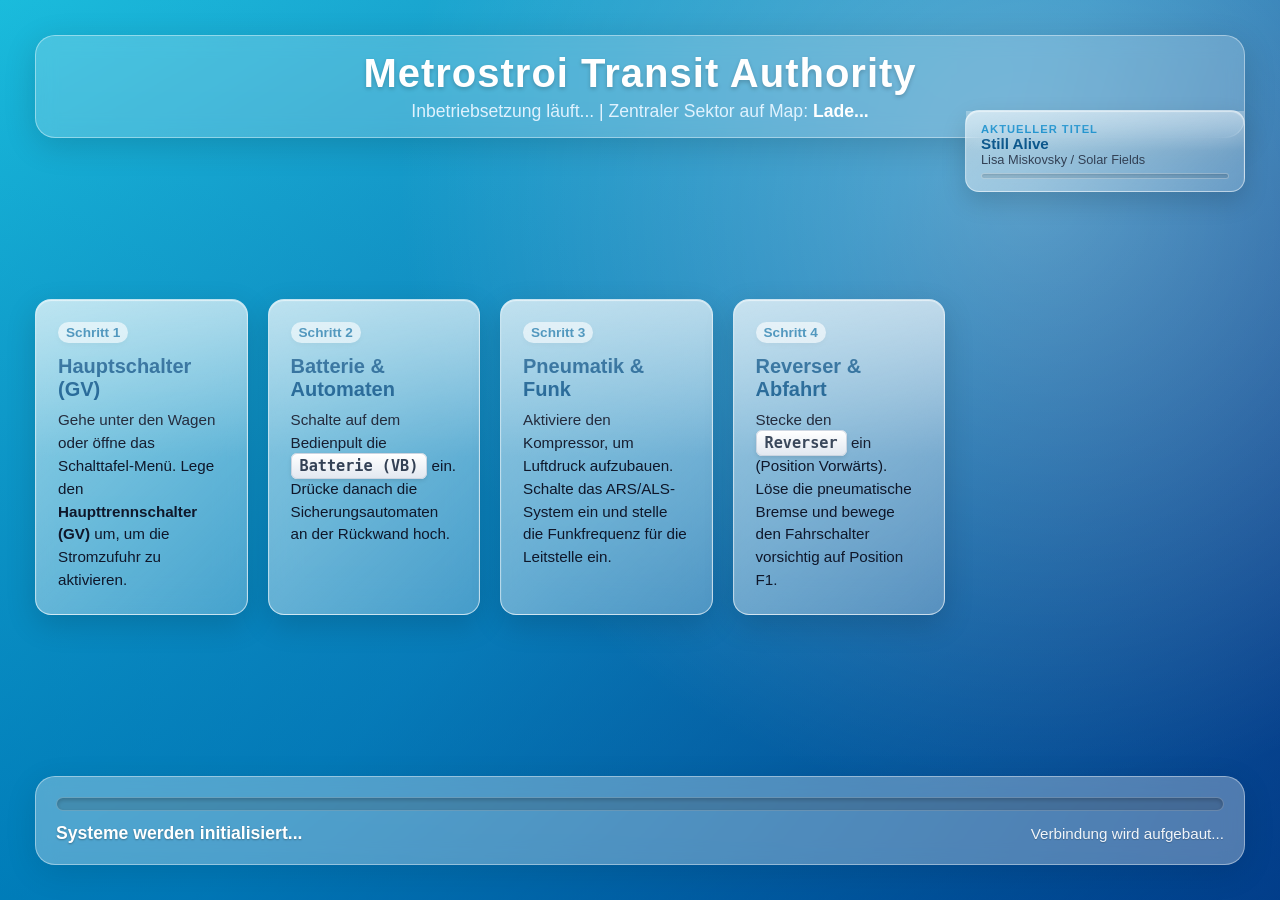
==== index.html @ 5114101b "Update index.html" ====
<!DOCTYPE html>
<html lang="de">
<head>
    <meta charset="UTF-8">
    <title>Metrostroi Transit Authority - Aero Edition</title>
    <style>
        * { box-sizing: border-box; margin: 0; padding: 0; }
        
        body {
            /* Typischer Frutiger Aero Hintergrund: Heller, optimistischer Farbverlauf */
            background: linear-gradient(135deg, #00b4d8 0%, #0077b6 50%, #03045e 100%);
            color: #0f172a;
            font-family: 'Segoe UI', -apple-system, BlinkMacSystemFont, Roboto, sans-serif;
            overflow: hidden;
            height: 100vh;
            display: flex;
            flex-direction: column;
            justify-content: space-between;
            padding: 35px;
        }

        /* Hintergrund-Overlay für den typischen "Aurora/Waves"-Look oder ein glänzendes Renderbild */
        .background-overlay {
            position: absolute;
            top: 0; left: 0; width: 100%; height: 100%;
            background: radial-gradient(circle at 80% 20%, rgba(255, 255, 255, 0.3) 0%, transparent 50%),
                        linear-gradient(0deg, rgba(0, 119, 182, 0.5), rgba(255, 255, 255, 0.1));
            z-index: -1;
        }

        /* Der Header im sauberen Corporate-Look von 2008 */
        .header { 
            text-align: center; 
            background: rgba(255, 255, 255, 0.2);
            backdrop-filter: blur(10px);
            -webkit-backdrop-filter: blur(10px);
            border: 1px solid rgba(255, 255, 255, 0.4);
            border-radius: 20px;
            padding: 15px;
            box-shadow: 0 8px 32px 0 rgba(0, 0, 0, 0.15);
            position: relative;
        }
        .header h1 { 
            font-size: 2.5rem; 
            color: #ffffff; 
            text-shadow: 0 2px 4px rgba(0,0,0,0.2);
            font-weight: 600;
            letter-spacing: 1px;
        }
        .header p { font-size: 1.1rem; color: #e0f2fe; margin-top: 5px; }

        /* NEU: Das Musik-Notification-Gadget im Windows Media Player Stil */
        .music-gadget {
            position: absolute;
            top: 110px;
            right: 35px;
            width: 280px;
            background: linear-gradient(135deg, rgba(255, 255, 255, 0.5) 0%, rgba(255, 255, 255, 0.2) 100%);
            backdrop-filter: blur(15px);
            -webkit-backdrop-filter: blur(15px);
            border: 1px solid rgba(255, 255, 255, 0.5);
            border-radius: 14px;
            padding: 12px 15px;
            box-shadow: 0 10px 25px rgba(0,0,0,0.15), inset 0 1px 1px rgba(255,255,255,0.5);
            display: flex;
            flex-direction: column;
            gap: 6px;
            z-index: 10;
        }
        .music-gadget::before {
            content: '';
            position: absolute;
            top: 0; left: 0; right: 0; height: 50%;
            background: linear-gradient(to bottom, rgba(255,255,255,0.3) 0%, rgba(255,255,255,0) 100%);
            pointer-events: none;
        }
        .music-info { display: flex; flex-direction: column; }
        .music-label { font-size: 0.7rem; text-transform: uppercase; letter-spacing: 1px; color: #0284c7; font-weight: bold; }
        .music-title { font-size: 0.95rem; font-weight: 600; color: #014f86; white-space: nowrap; overflow: hidden; text-overflow: ellipsis; }
        .music-artist { font-size: 0.8rem; color: #334155; }
        
        /* Kleiner blauer Fortschrittsbalken für den Song */
        .music-progress-container {
            width: 100%;
            background: rgba(0, 0, 0, 0.1);
            height: 6px;
            border-radius: 3px;
            overflow: hidden;
            box-shadow: inset 0 1px 2px rgba(0,0,0,0.1);
            border: 1px solid rgba(255,255,255,0.3);
        }
        .music-progress-bar {
            height: 100%;
            width: 0%;
            background: linear-gradient(to bottom, #38bdf8 0%, #0284c7 100%);
            border-radius: 3px;
            transition: width 0.1s linear;
        }

        /* Das Guide-System im Windows Aero Glass Design */
        .guide-container {
            display: flex;
            justify-content: space-between;
            gap: 20px;
            margin: auto 0;
            width: 100%;
            padding-right: 300px; /* Platzhalter, damit die Kacheln nicht hinter dem Musik-Gadget liegen */
        }

        @media (max-width: 1200px) {
            .guide-container { padding-right: 0; margin-top: 140px; } /* Fallback für kleinere Bildschirme */
        }

        .step-card {
            background: linear-gradient(135deg, rgba(255, 255, 255, 0.55) 0%, rgba(255, 255, 255, 0.25) 100%);
            backdrop-filter: blur(15px);
            -webkit-backdrop-filter: blur(15px);
            border: 1px solid rgba(255, 255, 255, 0.6);
            border-radius: 16px;
            flex: 1;
            padding: 22px;
            box-shadow: 0 10px 30px 0 rgba(0, 0, 0, 0.15), inset 0 1px 1px rgba(255, 255, 255, 0.6);
            position: relative;
            overflow: hidden;
        }
        .step-card::before {
            content: '';
            position: absolute;
            top: 0; left: 0; right: 0; height: 50%;
            background: linear-gradient(to bottom, rgba(255,255,255,0.4) 0%, rgba(255,255,255,0) 100%);
            pointer-events: none;
        }

        .step-num {
            font-size: 0.85rem;
            font-weight: bold;
            color: #0369a1;
            background: rgba(255, 255, 255, 0.6);
            padding: 3px 8px;
            border-radius: 20px;
            display: inline-block;
            margin-bottom: 12px;
            box-shadow: 0 2px 5px rgba(0,0,0,0.05);
        }

        .step-card h3 { font-size: 1.25rem; color: #014f86; margin-bottom: 8px; font-weight: 600; }
        .step-card p { font-size: 0.95rem; color: #0f172a; line-height: 1.5; font-weight: 500; }
        
        .key-badge {
            background: linear-gradient(to bottom, #ffffff 0%, #e2e8f0 100%);
            color: #334155;
            padding: 3px 8px;
            border-radius: 6px;
            font-family: monospace;
            font-weight: bold;
            box-shadow: 0 2px 4px rgba(0,0,0,0.1), inset 0 1px 0 #fff;
            border: 1px solid #cbd5e1;
        }

        /* Ladebalken & Footer im Hochglanz-Look */
        .footer {
            background: rgba(255, 255, 255, 0.3);
            backdrop-filter: blur(10px);
            -webkit-backdrop-filter: blur(10px);
            border: 1px solid rgba(255, 255, 255, 0.4);
            padding: 20px;
            border-radius: 20px;
            box-shadow: 0 8px 32px 0 rgba(0, 0, 0, 0.1);
        }

        .progress-container {
            width: 100%;
            background: rgba(0, 0, 0, 0.15);
            height: 14px;
            border-radius: 7px;
            margin-bottom: 12px;
            overflow: hidden;
            box-shadow: inset 0 2px 4px rgba(0,0,0,0.2);
            border: 1px solid rgba(255,255,255,0.2);
        }

        .progress-bar {
            height: 100%;
            width: 0%;
            background: linear-gradient(to bottom, #52b788 0%, #74c69d 30%, #2d6a4f 100%);
            box-shadow: 0 0 10px rgba(116, 198, 157, 0.8);
            border-radius: 7px;
            transition: width 0.4s ease;
            position: relative;
        }
        .progress-bar::after {
            content: '';
            position: absolute;
            top: 0; left: 0; bottom: 0; right: 0;
            background: linear-gradient(90deg, rgba(255,255,255,0) 0%, rgba(255,255,255,0.4) 50%, rgba(255,255,255,0) 100%);
            animation: move-gloss 2s infinite linear;
        }

        @keyframes move-gloss {
            0% { transform: translateX(-100%); }
            100% { transform: translateX(100%); }
        }

        .status-layout {
            display: flex;
            justify-content: space-between;
            align-items: center;
        }

        #status-text { font-size: 1.1rem; font-weight: 600; color: #ffffff; text-shadow: 0 1px 2px rgba(0,0,0,0.3); }
        #current-file { font-size: 0.95rem; color: #f1f5f9; font-weight: 500; text-shadow: 0 1px 1px rgba(0,0,0,0.2); }
    </style>
</head>
<body>

    <div class="background-overlay"></div>

    <div class="header">
        <h1>Metrostroi Transit Authority</h1>
        <p>Inbetriebsetzung läuft... | Zentraler Sektor auf Map: <span id="map-name" style="color: #ffffff; font-weight: bold;">Lade...</span></p>
    </div>

    <div class="music-gadget">
        <div class="music-info">
            <span class="music-label">Aktueller Titel</span>
            <span class="music-title" id="track-title">Warte...</span>
            <span class="music-artist" id="track-artist">Solar Fields</span>
        </div>
        <div class="music-progress-container">
            <div class="music-progress-bar" id="track-progress"></div>
        </div>
    </div>

    <div class="guide-container">
        
        <div class="step-card">
            <div class="step-num">Schritt 1</div>
            <h3>Hauptschalter (GV)</h3>
            <p>Gehe unter den Wagen oder öffne das Schalttafel-Menü. Lege den <strong>Haupttrennschalter (GV)</strong> um, um die Stromzufuhr zu aktivieren.</p>
        </div>

        <div class="step-card">
            <div class="step-num">Schritt 2</div>
            <h3>Batterie & Automaten</h3>
            <p>Schalte auf dem Bedienpult die <span class="key-badge">Batterie (VB)</span> ein. Drücke danach die Sicherungsautomaten an der Rückwand hoch.</p>
        </div>

        <div class="step-card">
            <div class="step-num">Schritt 3</div>
            <h3>Pneumatik & Funk</h3>
            <p>Aktiviere den Kompressor, um Luftdruck aufzubauen. Schalte das ARS/ALS-System ein und stelle die Funkfrequenz für die Leitstelle ein.</p>
        </div>

        <div class="step-card">
            <div class="step-num">Schritt 4</div>
            <h3>Reverser & Abfahrt</h3>
            <p>Stecke den <span class="key-badge">Reverser</span> ein (Position Vorwärts). Löse die pneumatische Bremse und bewege den Fahrschalter vorsichtig auf Position F1.</p>
        </div>

    </div>

    <div class="footer">
        <div class="progress-container">
            <div class="progress-bar" id="load-progress"></div>
        </div>
        <div class="status-layout">
            <div id="status-text">Systeme werden initialisiert...</div>
            <div id="current-file">Verbindung wird aufgebaut...</div>
        </div>
    </div>

    <audio id="loading-music"></audio>

    <script>
    // 1. URL Parameter auslesen (Mapname)
    const urlParams = new URLSearchParams(window.location.search);
    const mapName = urlParams.get('mapname');
    if (mapName) document.getElementById('map-name').innerText = mapName;

    // 2. MUSIK-LOGIK FÜR GITHUB PAGES (Jetzt als Objekte organisiert)
    const playlist = [
        { path: "music/kate.mp3", title: "Kate", artist: "Solar Fields" },
        { path: "music/still-alive.mp3", title: "Still Alive", artist: "Lisa Miskovsky / Solar Fields" },
        { path: "music/heat.mp3", title: "Heat", artist: "Solar Fields" },
        { path: "music/menu-theme.mp3", title: "Menu Theme", artist: "Solar Fields" }
    ];

    const audio = document.getElementById("loading-music");
    let lastTrackIndex = -1;

    function playRandomSong() {
        if (playlist.length === 0) return;

        let newIndex = lastTrackIndex;

        if (playlist.length > 1) {
            while (newIndex === lastTrackIndex) {
                newIndex = Math.floor(Math.random() * playlist.length);
            }
        } else {
            newIndex = 0;
        }

        lastTrackIndex = newIndex;
        const currentSong = playlist[newIndex];

        // Songdaten in den Player laden
        audio.src = currentSong.path;
        audio.volume = 0.15; 
        
        // Widget-Inhalte mit den echten Metadaten füllen
        document.getElementById("track-title").innerText = currentSong.title;
        document.getElementById("track-artist").innerText = currentSong.artist;
        document.getElementById("track-progress").style.width = "0%"; // Reset Fortschritt

        audio.play().catch(error => {
            console.log("Autoplay-Hinweis: Wird im Gmod-Client automatisch geregelt.", error);
        });
    }

    // NEU: Live-Fortschritt des aktuellen Songs berechnen und anzeigen
    audio.addEventListener('timeupdate', function() {
        if (audio.duration) {
            let percentage = (audio.currentTime / audio.duration) * 100;
            document.getElementById("track-progress").style.width = percentage + "%";
        }
    });

    audio.addEventListener('ended', function() {
        playRandomSong();
    });

    playRandomSong();


    // 3. Gmod Live-Statistiken & Ladebalken
    let totalFiles = 0;
    let neededFiles = 0;

    function SetStatusChanged(status) {
        document.getElementById("status-text").innerText = status;
    }

    function SetFilesTotal(total) {
        totalFiles = total;
    }

    function SetFilesNeeded(needed) {
        neededFiles = needed;
        if (totalFiles > 0) {
            let downloaded = totalFiles - neededFiles;
            let percentage = (downloaded / totalFiles) * 100;
            document.getElementById("load-progress").style.width = percentage + "%";
        }
    }

    function DownloadingFile(fileName) {
        document.getElementById("current-file").innerText = "Abgleich: " + fileName;
    }
</script>
</body>
</html>
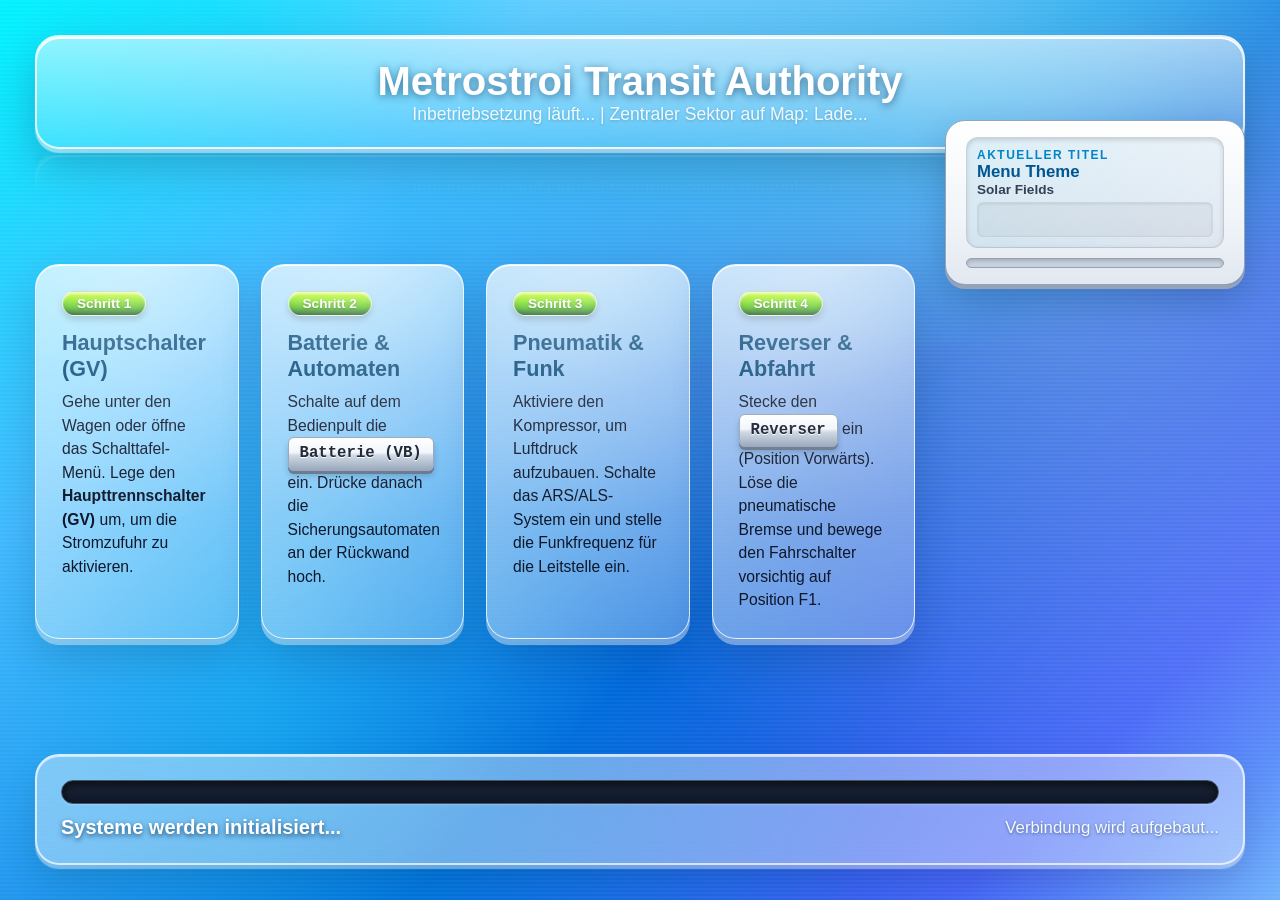
==== commit 043c6297: "Add files via upload" ====
--- a/index.html
+++ b/index.html
@@ -2,222 +2,20 @@
 <html lang="de">
 <head>
     <meta charset="UTF-8">
-    <title>Metrostroi Transit Authority - Aero Edition</title>
-    <style>
-        * { box-sizing: border-box; margin: 0; padding: 0; }
-        
-        body {
-            /* Typischer Frutiger Aero Hintergrund: Heller, optimistischer Farbverlauf */
-            background: linear-gradient(135deg, #00b4d8 0%, #0077b6 50%, #03045e 100%);
-            color: #0f172a;
-            font-family: 'Segoe UI', -apple-system, BlinkMacSystemFont, Roboto, sans-serif;
-            overflow: hidden;
-            height: 100vh;
-            display: flex;
-            flex-direction: column;
-            justify-content: space-between;
-            padding: 35px;
-        }
-
-        /* Hintergrund-Overlay für den typischen "Aurora/Waves"-Look oder ein glänzendes Renderbild */
-        .background-overlay {
-            position: absolute;
-            top: 0; left: 0; width: 100%; height: 100%;
-            background: radial-gradient(circle at 80% 20%, rgba(255, 255, 255, 0.3) 0%, transparent 50%),
-                        linear-gradient(0deg, rgba(0, 119, 182, 0.5), rgba(255, 255, 255, 0.1));
-            z-index: -1;
-        }
-
-        /* Der Header im sauberen Corporate-Look von 2008 */
-        .header { 
-            text-align: center; 
-            background: rgba(255, 255, 255, 0.2);
-            backdrop-filter: blur(10px);
-            -webkit-backdrop-filter: blur(10px);
-            border: 1px solid rgba(255, 255, 255, 0.4);
-            border-radius: 20px;
-            padding: 15px;
-            box-shadow: 0 8px 32px 0 rgba(0, 0, 0, 0.15);
-            position: relative;
-        }
-        .header h1 { 
-            font-size: 2.5rem; 
-            color: #ffffff; 
-            text-shadow: 0 2px 4px rgba(0,0,0,0.2);
-            font-weight: 600;
-            letter-spacing: 1px;
-        }
-        .header p { font-size: 1.1rem; color: #e0f2fe; margin-top: 5px; }
-
-        /* NEU: Das Musik-Notification-Gadget im Windows Media Player Stil */
-        .music-gadget {
-            position: absolute;
-            top: 110px;
-            right: 35px;
-            width: 280px;
-            background: linear-gradient(135deg, rgba(255, 255, 255, 0.5) 0%, rgba(255, 255, 255, 0.2) 100%);
-            backdrop-filter: blur(15px);
-            -webkit-backdrop-filter: blur(15px);
-            border: 1px solid rgba(255, 255, 255, 0.5);
-            border-radius: 14px;
-            padding: 12px 15px;
-            box-shadow: 0 10px 25px rgba(0,0,0,0.15), inset 0 1px 1px rgba(255,255,255,0.5);
-            display: flex;
-            flex-direction: column;
-            gap: 6px;
-            z-index: 10;
-        }
-        .music-gadget::before {
-            content: '';
-            position: absolute;
-            top: 0; left: 0; right: 0; height: 50%;
-            background: linear-gradient(to bottom, rgba(255,255,255,0.3) 0%, rgba(255,255,255,0) 100%);
-            pointer-events: none;
-        }
-        .music-info { display: flex; flex-direction: column; }
-        .music-label { font-size: 0.7rem; text-transform: uppercase; letter-spacing: 1px; color: #0284c7; font-weight: bold; }
-        .music-title { font-size: 0.95rem; font-weight: 600; color: #014f86; white-space: nowrap; overflow: hidden; text-overflow: ellipsis; }
-        .music-artist { font-size: 0.8rem; color: #334155; }
-        
-        /* Kleiner blauer Fortschrittsbalken für den Song */
-        .music-progress-container {
-            width: 100%;
-            background: rgba(0, 0, 0, 0.1);
-            height: 6px;
-            border-radius: 3px;
-            overflow: hidden;
-            box-shadow: inset 0 1px 2px rgba(0,0,0,0.1);
-            border: 1px solid rgba(255,255,255,0.3);
-        }
-        .music-progress-bar {
-            height: 100%;
-            width: 0%;
-            background: linear-gradient(to bottom, #38bdf8 0%, #0284c7 100%);
-            border-radius: 3px;
-            transition: width 0.1s linear;
-        }
-
-        /* Das Guide-System im Windows Aero Glass Design */
-        .guide-container {
-            display: flex;
-            justify-content: space-between;
-            gap: 20px;
-            margin: auto 0;
-            width: 100%;
-            padding-right: 300px; /* Platzhalter, damit die Kacheln nicht hinter dem Musik-Gadget liegen */
-        }
-
-        @media (max-width: 1200px) {
-            .guide-container { padding-right: 0; margin-top: 140px; } /* Fallback für kleinere Bildschirme */
-        }
-
-        .step-card {
-            background: linear-gradient(135deg, rgba(255, 255, 255, 0.55) 0%, rgba(255, 255, 255, 0.25) 100%);
-            backdrop-filter: blur(15px);
-            -webkit-backdrop-filter: blur(15px);
-            border: 1px solid rgba(255, 255, 255, 0.6);
-            border-radius: 16px;
-            flex: 1;
-            padding: 22px;
-            box-shadow: 0 10px 30px 0 rgba(0, 0, 0, 0.15), inset 0 1px 1px rgba(255, 255, 255, 0.6);
-            position: relative;
-            overflow: hidden;
-        }
-        .step-card::before {
-            content: '';
-            position: absolute;
-            top: 0; left: 0; right: 0; height: 50%;
-            background: linear-gradient(to bottom, rgba(255,255,255,0.4) 0%, rgba(255,255,255,0) 100%);
-            pointer-events: none;
-        }
-
-        .step-num {
-            font-size: 0.85rem;
-            font-weight: bold;
-            color: #0369a1;
-            background: rgba(255, 255, 255, 0.6);
-            padding: 3px 8px;
-            border-radius: 20px;
-            display: inline-block;
-            margin-bottom: 12px;
-            box-shadow: 0 2px 5px rgba(0,0,0,0.05);
-        }
-
-        .step-card h3 { font-size: 1.25rem; color: #014f86; margin-bottom: 8px; font-weight: 600; }
-        .step-card p { font-size: 0.95rem; color: #0f172a; line-height: 1.5; font-weight: 500; }
-        
-        .key-badge {
-            background: linear-gradient(to bottom, #ffffff 0%, #e2e8f0 100%);
-            color: #334155;
-            padding: 3px 8px;
-            border-radius: 6px;
-            font-family: monospace;
-            font-weight: bold;
-            box-shadow: 0 2px 4px rgba(0,0,0,0.1), inset 0 1px 0 #fff;
-            border: 1px solid #cbd5e1;
-        }
-
-        /* Ladebalken & Footer im Hochglanz-Look */
-        .footer {
-            background: rgba(255, 255, 255, 0.3);
-            backdrop-filter: blur(10px);
-            -webkit-backdrop-filter: blur(10px);
-            border: 1px solid rgba(255, 255, 255, 0.4);
-            padding: 20px;
-            border-radius: 20px;
-            box-shadow: 0 8px 32px 0 rgba(0, 0, 0, 0.1);
-        }
-
-        .progress-container {
-            width: 100%;
-            background: rgba(0, 0, 0, 0.15);
-            height: 14px;
-            border-radius: 7px;
-            margin-bottom: 12px;
-            overflow: hidden;
-            box-shadow: inset 0 2px 4px rgba(0,0,0,0.2);
-            border: 1px solid rgba(255,255,255,0.2);
-        }
-
-        .progress-bar {
-            height: 100%;
-            width: 0%;
-            background: linear-gradient(to bottom, #52b788 0%, #74c69d 30%, #2d6a4f 100%);
-            box-shadow: 0 0 10px rgba(116, 198, 157, 0.8);
-            border-radius: 7px;
-            transition: width 0.4s ease;
-            position: relative;
-        }
-        .progress-bar::after {
-            content: '';
-            position: absolute;
-            top: 0; left: 0; bottom: 0; right: 0;
-            background: linear-gradient(90deg, rgba(255,255,255,0) 0%, rgba(255,255,255,0.4) 50%, rgba(255,255,255,0) 100%);
-            animation: move-gloss 2s infinite linear;
-        }
-
-        @keyframes move-gloss {
-            0% { transform: translateX(-100%); }
-            100% { transform: translateX(100%); }
-        }
-
-        .status-layout {
-            display: flex;
-            justify-content: space-between;
-            align-items: center;
-        }
-
-        #status-text { font-size: 1.1rem; font-weight: 600; color: #ffffff; text-shadow: 0 1px 2px rgba(0,0,0,0.3); }
-        #current-file { font-size: 0.95rem; color: #f1f5f9; font-weight: 500; text-shadow: 0 1px 1px rgba(0,0,0,0.2); }
-    </style>
+    <title>Metrostroi Transit Authority - Aero Audio-Reactive</title>
+    <link rel="icon" href="data:;base64,iVBORw0KGgo=">
+    <link rel="stylesheet" href="style.css">
 </head>
 <body>
 
     <div class="background-overlay"></div>
+    <div class="aurora-wave"></div>
+    <div class="bubble-orb orb1"></div>
+    <div class="bubble-orb orb2"></div>
 
     <div class="header">
         <h1>Metrostroi Transit Authority</h1>
-        <p>Inbetriebsetzung läuft... | Zentraler Sektor auf Map: <span id="map-name" style="color: #ffffff; font-weight: bold;">Lade...</span></p>
+        <p>Inbetriebsetzung läuft... | Zentraler Sektor auf Map: <span id="map-name">Lade...</span></p>
     </div>
 
     <div class="music-gadget">
@@ -225,6 +23,8 @@
             <span class="music-label">Aktueller Titel</span>
             <span class="music-title" id="track-title">Warte...</span>
             <span class="music-artist" id="track-artist">Solar Fields</span>
+            
+            <canvas id="vis-canvas" width="250" height="40"></canvas>
         </div>
         <div class="music-progress-container">
             <div class="music-progress-bar" id="track-progress"></div>
@@ -269,94 +69,157 @@
         </div>
     </div>
 
-    <audio id="loading-music"></audio>
+    <audio id="loading-music" crossorigin="anonymous"></audio>
 
     <script>
-    // 1. URL Parameter auslesen (Mapname)
-    const urlParams = new URLSearchParams(window.location.search);
-    const mapName = urlParams.get('mapname');
-    if (mapName) document.getElementById('map-name').innerText = mapName;
-
-    // 2. MUSIK-LOGIK FÜR GITHUB PAGES (Jetzt als Objekte organisiert)
-    const playlist = [
-        { path: "music/kate.mp3", title: "Kate", artist: "Solar Fields" },
+        const urlParams = new URLSearchParams(window.location.search);
+        const mapName = urlParams.get('mapname');
+        if (mapName) document.getElementById('map-name').innerText = mapName;
+
+        const playlist = [
+           { path: "music/kate.mp3", title: "Kate", artist: "Solar Fields" },
         { path: "music/still-alive.mp3", title: "Still Alive", artist: "Lisa Miskovsky / Solar Fields" },
         { path: "music/heat.mp3", title: "Heat", artist: "Solar Fields" },
         { path: "music/menu-theme.mp3", title: "Menu Theme", artist: "Solar Fields" }
-    ];
-
-    const audio = document.getElementById("loading-music");
-    let lastTrackIndex = -1;
-
-    function playRandomSong() {
-        if (playlist.length === 0) return;
-
-        let newIndex = lastTrackIndex;
-
-        if (playlist.length > 1) {
-            while (newIndex === lastTrackIndex) {
-                newIndex = Math.floor(Math.random() * playlist.length);
-            }
-        } else {
-            newIndex = 0;
-        }
-
-        lastTrackIndex = newIndex;
-        const currentSong = playlist[newIndex];
-
-        // Songdaten in den Player laden
-        audio.src = currentSong.path;
-        audio.volume = 0.15; 
-        
-        // Widget-Inhalte mit den echten Metadaten füllen
-        document.getElementById("track-title").innerText = currentSong.title;
-        document.getElementById("track-artist").innerText = currentSong.artist;
-        document.getElementById("track-progress").style.width = "0%"; // Reset Fortschritt
-
-        audio.play().catch(error => {
-            console.log("Autoplay-Hinweis: Wird im Gmod-Client automatisch geregelt.", error);
+        ];
+
+        const audio = document.getElementById("loading-music");
+        let lastTrackIndex = -1;
+
+        // ----------------------------------------------------
+        // NEU: WEB AUDIO API INTERFACES FÜR DIE REAKTIVITÄT
+        // ----------------------------------------------------
+        let audioCtx, analyser, source, bufferLength, dataArray;
+        let isAudioSetup = false;
+
+        function initAudioReactor() {
+            if (isAudioSetup) return;
+            try {
+                audioCtx = new (window.AudioContext || window.webkitAudioContext)();
+                analyser = audioCtx.createAnalyser();
+                source = audioCtx.createMediaElementSource(audio);
+                
+                source.connect(analyser);
+                analyser.connect(audioCtx.destination);
+                
+                analyser.fftSize = 64; // Kleine FFT = weniger, aber breitere Frequenzbalken
+                bufferLength = analyser.frequencyBinCount;
+                dataArray = new Uint8Array(bufferLength);
+                
+                isAudioSetup = true;
+                renderAudioReaction();
+            } catch(e) {
+                console.log("AudioContext konnte noch nicht gestartet werden.", e);
+            }
+        }
+
+        function playRandomSong() {
+            if (playlist.length === 0) return;
+            let newIndex = lastTrackIndex;
+            if (playlist.length > 1) {
+                while (newIndex === lastTrackIndex) {
+                    newIndex = Math.floor(Math.random() * playlist.length);
+                }
+            } else {
+                newIndex = 0;
+            }
+
+            lastTrackIndex = newIndex;
+            const currentSong = playlist[newIndex];
+
+            audio.src = currentSong.path;
+            audio.volume = 0.15; 
+            
+            document.getElementById("track-title").innerText = currentSong.title;
+            document.getElementById("track-artist").innerText = currentSong.artist;
+            document.getElementById("track-progress").style.width = "0%";
+
+            audio.play().then(() => {
+                initAudioReactor(); // Aktiviert die API, sobald der Song erfolgreich startet
+            }).catch(error => {
+                console.log("Autoplay blockiert. Warte auf Nutzerinteraktion.");
+            });
+        }
+
+        // ----------------------------------------------------
+        // NEU: LIVE RENDER LOOP (Equalizer + CSS-Variablen)
+        // ----------------------------------------------------
+        function renderAudioReaction() {
+            requestAnimationFrame(renderAudioReaction);
+            if (!isAudioSetup) return;
+
+            analyser.getByteFrequencyData(dataArray);
+
+            // 1. Bass berechnen (Durchschnitt der ersten 4 Frequenzbänder)
+            let bass = 0;
+            for(let i = 0; i < 4; i++) { bass += dataArray[i]; }
+            bass = bass / 4; // Wert zwischen 0 und 255
+
+            // Bass als CSS-Variable zwischen 0.0 und 1.0 in den Body einspeisen
+            let normalizedBass = bass / 255;
+            document.body.style.setProperty('--audio-bass', normalizedBass);
+
+            // 2. Den Equalizer auf dem Canvas zeichnen
+            const canvas = document.getElementById("vis-canvas");
+            const ctx = canvas.getContext("2d");
+            ctx.clearRect(0, 0, canvas.width, canvas.height);
+
+            let barWidth = (canvas.width / bufferLength) * 1.4;
+            let barHeight;
+            let x = 0;
+
+            for(let i = 0; i < bufferLength; i++) {
+                barHeight = (dataArray[i] / 255) * canvas.height;
+
+                // Typischer glänzender Cyan-Aero-Verlauf für die Equalizer-Balken
+                let grad = ctx.createLinearGradient(0, canvas.height, 0, canvas.height - barHeight);
+                grad.addColorStop(0, 'rgba(0, 119, 182, 0.8)');
+                grad.addColorStop(0.6, 'rgba(0, 242, 254, 0.9)');
+                grad.addColorStop(1, 'rgba(255, 255, 255, 0.9)');
+
+                ctx.fillStyle = grad;
+                // Zeichnet abgerundete Säulen
+                ctx.fillRect(x, canvas.height - barHeight, barWidth - 3, barHeight);
+
+                x += barWidth;
+            }
+        }
+
+        // Falls der Browser (oder Gmod) beim Laden blockiert, 
+        // wird die API beim ersten Klick des Nutzers auf den Bildschirm scharfgeschaltet.
+        window.addEventListener('click', () => {
+            if(audioCtx && audioCtx.state === 'suspended') {
+                audioCtx.resume();
+            }
+            initAudioReactor();
         });
-    }
-
-    // NEU: Live-Fortschritt des aktuellen Songs berechnen und anzeigen
-    audio.addEventListener('timeupdate', function() {
-        if (audio.duration) {
-            let percentage = (audio.currentTime / audio.duration) * 100;
-            document.getElementById("track-progress").style.width = percentage + "%";
-        }
-    });
-
-    audio.addEventListener('ended', function() {
+
+        audio.addEventListener('timeupdate', function() {
+            if (audio.duration) {
+                let percentage = (audio.currentTime / audio.duration) * 100;
+                document.getElementById("track-progress").style.width = percentage + "%";
+            }
+        });
+
+        audio.addEventListener('ended', function() {
+            playRandomSong();
+        });
+
         playRandomSong();
-    });
-
-    playRandomSong();
-
-
-    // 3. Gmod Live-Statistiken & Ladebalken
-    let totalFiles = 0;
-    let neededFiles = 0;
-
-    function SetStatusChanged(status) {
-        document.getElementById("status-text").innerText = status;
-    }
-
-    function SetFilesTotal(total) {
-        totalFiles = total;
-    }
-
-    function SetFilesNeeded(needed) {
-        neededFiles = needed;
-        if (totalFiles > 0) {
-            let downloaded = totalFiles - neededFiles;
-            let percentage = (downloaded / totalFiles) * 100;
-            document.getElementById("load-progress").style.width = percentage + "%";
-        }
-    }
-
-    function DownloadingFile(fileName) {
-        document.getElementById("current-file").innerText = "Abgleich: " + fileName;
-    }
-</script>
+
+        // Gmod-Statistiken
+        let totalFiles = 0; let neededFiles = 0;
+        function SetStatusChanged(status) { document.getElementById("status-text").innerText = status; }
+        function SetFilesTotal(total) { totalFiles = total; }
+        function SetFilesNeeded(needed) {
+            neededFiles = needed;
+            if (totalFiles > 0) {
+                let downloaded = totalFiles - neededFiles;
+                let percentage = (downloaded / totalFiles) * 100;
+                document.getElementById("load-progress").style.width = percentage + "%";
+            }
+        }
+        function DownloadingFile(fileName) { document.getElementById("current-file").innerText = "Abgleich: " + fileName; }
+    </script>
 </body>
-</html>
+</html>
--- a/style.css
+++ b/style.css
@@ -0,0 +1,288 @@
+/* ==========================================================================
+   FRUTIGER AERO - AUDIO-REACTIVE MATERIAL EDITION (CORE 2008 STYLING)
+   ========================================================================== */
+
+* { box-sizing: border-box; margin: 0; padding: 0; }
+
+body {
+    background: linear-gradient(135deg, #00f2fe 0%, #4facfe 25%, #0052d4 60%, #4364f7 85%, #6fb1fc 100%);
+    color: #0f172a;
+    font-family: 'Segoe UI', Tahoma, Geneva, Verdana, sans-serif;
+    overflow: hidden;
+    height: 100vh;
+    display: flex;
+    flex-direction: column;
+    justify-content: space-between;
+    padding: 35px;
+    position: relative;
+    
+    /* Fallback-Wert, falls kein Audio läuft */
+    --audio-bass: 0;
+}
+
+/* --------------------------------------------------------------------------
+   DYNAMISCHE HINTERGRUND-ELEMENTE (Orbs reagieren auf Musik!)
+   -------------------------------------------------------------------------- */
+.background-overlay {
+    position: absolute;
+    top: 0; left: 0; width: 100%; height: 100%;
+    background: radial-gradient(circle at 80% 20%, rgba(255, 255, 255, 0.4) 0%, transparent 50%),
+                radial-gradient(circle at 20% 80%, rgba(0, 242, 254, 0.35) 0%, transparent 50%),
+                linear-gradient(rgba(255, 255, 255, 0.04) 50%, transparent 50%);
+    background-size: 100% 100%, 100% 100%, 100% 4px;
+    z-index: -3;
+}
+
+.aurora-wave {
+    position: absolute;
+    top: -30%; left: -20%; width: 150%; height: 70%;
+    background: radial-gradient(ellipse at 50% 0%, rgba(255, 255, 255, 0.5) 0%, rgba(0, 242, 254, 0.3) 45%, transparent 75%);
+    transform: rotate(-4deg);
+    z-index: -2;
+    animation: wave-pulse 10s infinite ease-in-out;
+}
+
+@keyframes wave-pulse {
+    0%, 100% { transform: rotate(-4deg) scale(1); opacity: 0.7; }
+    50% { transform: rotate(-6deg) scale(1.08); opacity: 0.95; }
+}
+
+/* REAKTIV: Die Wasserblasen pulsieren jetzt organisch zum Bass-Takt */
+.bubble-orb {
+    position: absolute;
+    border-radius: 50%;
+    background: radial-gradient(circle at 35% 35%, rgba(255, 255, 255, 0.8) 0%, rgba(255, 255, 255, 0.2) 25%, rgba(0, 242, 254, 0.35) 55%, transparent 100%);
+    z-index: -1;
+}
+
+/* calc() nutzt hier die JS-Variable: Basisgröße + (Bass-Intensität * 30px) */
+.orb1 { 
+    width: calc(130px + (var(--audio-bass) * 30)); 
+    height: calc(130px + (var(--audio-bass) * 30)); 
+    top: 18%; left: 48%; 
+    box-shadow: inset -6px -6px 14px rgba(255,255,255,0.6), 
+                inset 4px 4px 10px rgba(0,0,0,0.05),
+                0 12px 24px rgba(0, 63, 115, calc(0.1 + var(--audio-bass) * 0.2)); /* Schatten wird intensiver */
+}
+.orb2 { 
+    width: calc(80px + (var(--audio-bass) * 15)); 
+    height: calc(80px + (var(--audio-bass) * 15)); 
+    top: 52%; left: 10%; 
+    box-shadow: inset -4px -4px 10px rgba(255,255,255,0.6), 0 8px 20px rgba(0,0,0,0.06);
+}
+
+/* --------------------------------------------------------------------------
+   GEGENSTAND 1: HANGING GLASS-BOARD (Header)
+   -------------------------------------------------------------------------- */
+.header { 
+    text-align: center; 
+    background: linear-gradient(to bottom, rgba(255, 255, 255, 0.55) 0%, rgba(255, 255, 255, 0.15) 100%);
+    backdrop-filter: blur(20px);
+    -webkit-backdrop-filter: blur(20px);
+    border: 2px solid rgba(255, 255, 255, 0.8);
+    border-radius: 24px;
+    padding: 22px;
+    box-shadow: 0 4px 1px rgba(255,255,255,0.5),
+                0 18px 40px rgba(0, 39, 73, 0.25), 
+                inset 0 2px 0 rgba(255,255,255,1);
+    -webkit-box-reflect: below 6px linear-gradient(transparent, transparent 65%, rgba(255, 255, 255, 0.18));
+}
+.header h1 { font-size: 2.5rem; color: #ffffff; text-shadow: 0 2px 8px rgba(0, 47, 87, 0.6); font-weight: 600; }
+.header p { font-size: 1.1rem; color: #f0f9ff; font-weight: 500; text-shadow: 0 1px 3px rgba(0,0,0,0.2); }
+
+/* --------------------------------------------------------------------------
+   GEGENSTAND 2: COCKPIT BLOCK-MODULES (Kacheln reagieren im Hover/Bass)
+   -------------------------------------------------------------------------- */
+.step-card {
+    background: linear-gradient(135deg, rgba(255, 255, 255, 0.6) 0%, rgba(255, 255, 255, 0.25) 100%);
+    backdrop-filter: blur(25px);
+    -webkit-backdrop-filter: blur(25px);
+    border: 1px solid rgba(255, 255, 255, 0.8);
+    border-radius: 24px;
+    flex: 1;
+    padding: 26px;
+    
+    /* REAKTIV: Die Kacheln pulsieren im Raum-Schatten dezent zum Bass mit! */
+    box-shadow: 0 6px 0 rgba(255,255,255,0.4),
+                0 18px 40px rgba(0, 39, 73, 0.18), 
+                0 0 calc(var(--audio-bass) * 20px) rgba(0, 242, 254, calc(var(--audio-bass) * 0.4)), /* Bass-Glow */
+                inset 0 1px 0 rgba(255, 255, 255, 1);
+                
+    position: relative;
+    overflow: hidden;
+    transition: transform 0.2s cubic-bezier(0.25, 1, 0.5, 1), box-shadow 0.1s linear, border-color 0.2s ease;
+}
+
+.step-card::before {
+    content: '';
+    position: absolute;
+    top: 0; left: 0; right: 0; height: 100%;
+    background: radial-gradient(circle at 50% -10%, rgba(255, 255, 255, 0.55) 0%, rgba(255, 255, 255, 0.15) 40%, transparent 70%);
+    pointer-events: none;
+}
+
+.step-card:hover {
+    transform: translateY(3px);
+    box-shadow: 0 2px 0 rgba(255,255,255,0.2),
+                0 8px 20px rgba(0, 39, 73, 0.15), 
+                0 0 35px rgba(0, 242, 254, 0.7),
+                inset 0 1px 2px rgba(255, 255, 255, 1);
+    border-color: rgba(0, 242, 254, 0.8);
+}
+
+.step-num {
+    font-size: 0.85rem;
+    font-weight: 700;
+    color: #ffffff;
+    background: linear-gradient(to bottom, #ccff00 0%, #70e000 40%, #38b000 70%, #004b23 100%);
+    border: 1px solid rgba(255,255,255,0.7);
+    padding: 4px 14px;
+    border-radius: 20px;
+    display: inline-block;
+    margin-bottom: 14px;
+    box-shadow: 0 4px 6px rgba(0,0,0,0.2), inset 0 2px 2px rgba(255,255,255,0.6), inset 0 -2px 5px rgba(0,0,0,0.2);
+    text-shadow: 0 1px 2px rgba(0,0,0,0.4);
+}
+
+.step-card h3 { font-size: 1.35rem; color: #004475; margin-bottom: 8px; font-weight: 600; }
+.step-card p { font-size: 0.98rem; color: #0f172a; line-height: 1.5; font-weight: 500; }
+
+.key-badge {
+    background: linear-gradient(to bottom, #ffffff 0%, #f1f5f9 45%, #cbd5e1 55%, #94a3b8 100%);
+    color: #0f172a;
+    padding: 4px 11px;
+    border-radius: 6px;
+    font-family: 'Segoe UI', monospace;
+    font-weight: 700;
+    box-shadow: 0 3px 0 #64748b, 0 5px 6px rgba(0,0,0,0.2), inset 0 1px 0 #fff;
+    border: 1px solid #94a3b8;
+    display: inline-block;
+    text-shadow: 0 1px 0 #fff;
+}
+
+/* --------------------------------------------------------------------------
+   GEGENSTAND 3: DER PHYSICAL MUSIC PLAYER WIDGET (Mit integriertem Display)
+   -------------------------------------------------------------------------- */
+.music-gadget {
+    position: absolute;
+    top: 120px; right: 35px; width: 300px;
+    background: linear-gradient(to bottom, #ffffff 0%, #f1f5f9 60%, #e2e8f0 100%);
+    border: 1px solid #94a3b8;
+    border-radius: 20px;
+    padding: 16px 20px;
+    box-shadow: 0 4px 0 #94a3b8, 0 16px 35px rgba(0,47,87,0.25), inset 0 2px 2px #fff;
+    display: flex;
+    flex-direction: column;
+    gap: 10px;
+    z-index: 10;
+    overflow: hidden;
+}
+
+/* Das Matrix-Display im Gerät */
+.music-info { 
+    display: flex; 
+    flex-direction: column; 
+    background: linear-gradient(135deg, rgba(0, 140, 200, 0.12) 0%, rgba(0, 50, 150, 0.05) 100%);
+    padding: 10px;
+    border-radius: 12px;
+    border: 1px solid rgba(0,0,0,0.12);
+    box-shadow: inset 0 2px 5px rgba(0,0,0,0.15);
+}
+.music-label { font-size: 0.75rem; text-transform: uppercase; letter-spacing: 1.5px; color: #0284c7; font-weight: 800; }
+.music-title { font-size: 1.05rem; font-weight: 600; color: #005691; white-space: nowrap; overflow: hidden; text-overflow: ellipsis; }
+.music-artist { font-size: 0.85rem; color: #334155; font-weight: 600; margin-bottom: 5px; }
+
+/* Der Canvas Equalizer selbst */
+#vis-canvas {
+    width: 100%;
+    height: 35px;
+    background: rgba(0, 0, 0, 0.04);
+    border-radius: 6px;
+    border: 1px solid rgba(0,0,0,0.05);
+    box-shadow: inset 0 1px 3px rgba(0,0,0,0.1);
+}
+
+.music-progress-container {
+    width: 100%;
+    background: #cbd5e1;
+    height: 10px;
+    border-radius: 5px;
+    overflow: hidden;
+    box-shadow: inset 0 2px 4px rgba(0,0,0,0.2);
+    border: 1px solid #94a3b8;
+}
+.music-progress-bar {
+    height: 100%; width: 0%;
+    background: linear-gradient(to bottom, #00f2fe 0%, #0077b6 100%);
+    border-radius: 5px;
+    box-shadow: 0 0 12px rgba(0, 242, 254, 0.9);
+}
+
+/* --------------------------------------------------------------------------
+   GEGENSTAND 4: DAS EINGELASSENE GLASROHR (Ladebalken leuchtet reaktiv)
+   -------------------------------------------------------------------------- */
+.footer {
+    background: rgba(255, 255, 255, 0.4);
+    backdrop-filter: blur(20px);
+    -webkit-backdrop-filter: blur(20px);
+    border: 2px solid rgba(255, 255, 255, 0.7);
+    padding: 24px;
+    border-radius: 24px;
+    box-shadow: 0 4px 1px rgba(255,255,255,0.4), 0 15px 35px rgba(0, 0, 0, 0.12), inset 0 1px 0 rgba(255,255,255,0.6);
+}
+
+.progress-container {
+    width: 100%;
+    background: linear-gradient(to bottom, #1e293b 0%, #0f172a 100%);
+    height: 24px; 
+    border-radius: 12px;
+    margin-bottom: 12px;
+    overflow: hidden;
+    box-shadow: inset 0 4px 10px rgba(0,0,0,0.7), 0 1px 2px rgba(255,255,255,0.2);
+    border: 1px solid #475569;
+}
+
+.progress-bar {
+    height: 100%; width: 0%;
+    background: linear-gradient(to bottom, #adeffd 0%, #70e000 25%, #38b000 60%, #004b23 100%);
+    
+    /* REAKTIV: Das grüne Gel im Rohr strahlt zum Bass massiv auf! */
+    box-shadow: 0 0 calc(15px + (var(--audio-bass) * 20px)) #70e000, 
+                inset 0 3px 3px rgba(255,255,255,0.7);
+                
+    border-radius: 12px;
+    transition: width 0.4s ease, box-shadow 0.08s linear;
+    position: relative;
+}
+.progress-bar::before {
+    content: '';
+    position: absolute;
+    top: 2px; left: 0; right: 0; height: 30%;
+    background: linear-gradient(to bottom, rgba(255,255,255,0.6) 0%, rgba(255,255,255,0) 100%);
+    border-radius: 6px;
+}
+.progress-bar::after {
+    content: '';
+    position: absolute;
+    top: 0; left: 0; bottom: 0; right: 0;
+    background: linear-gradient(90deg, rgba(255,255,255,0) 0%, rgba(255,255,255,0.7) 50%, rgba(255,255,255,0) 100%);
+    animation: move-gloss 1.5s infinite linear;
+}
+
+/* Layoutstrukturen */
+.guide-container {
+    display: flex;
+    justify-content: space-between;
+    gap: 22px;
+    margin: auto 0;
+    width: 100%;
+    padding-right: 330px; 
+}
+
+@media (max-width: 1200px) {
+    .guide-container { padding-right: 0; margin-top: 140px; }
+}
+
+.status-layout { display: flex; justify-content: space-between; align-items: center; }
+#status-text { font-size: 1.25rem; font-weight: 600; color: #ffffff; text-shadow: 0 2px 5px rgba(0, 39, 73, 0.7); }
+#current-file { font-size: 1.05rem; color: #f8fafc; font-weight: 500; text-shadow: 0 1px 3px rgba(0, 39, 73, 0.5); }
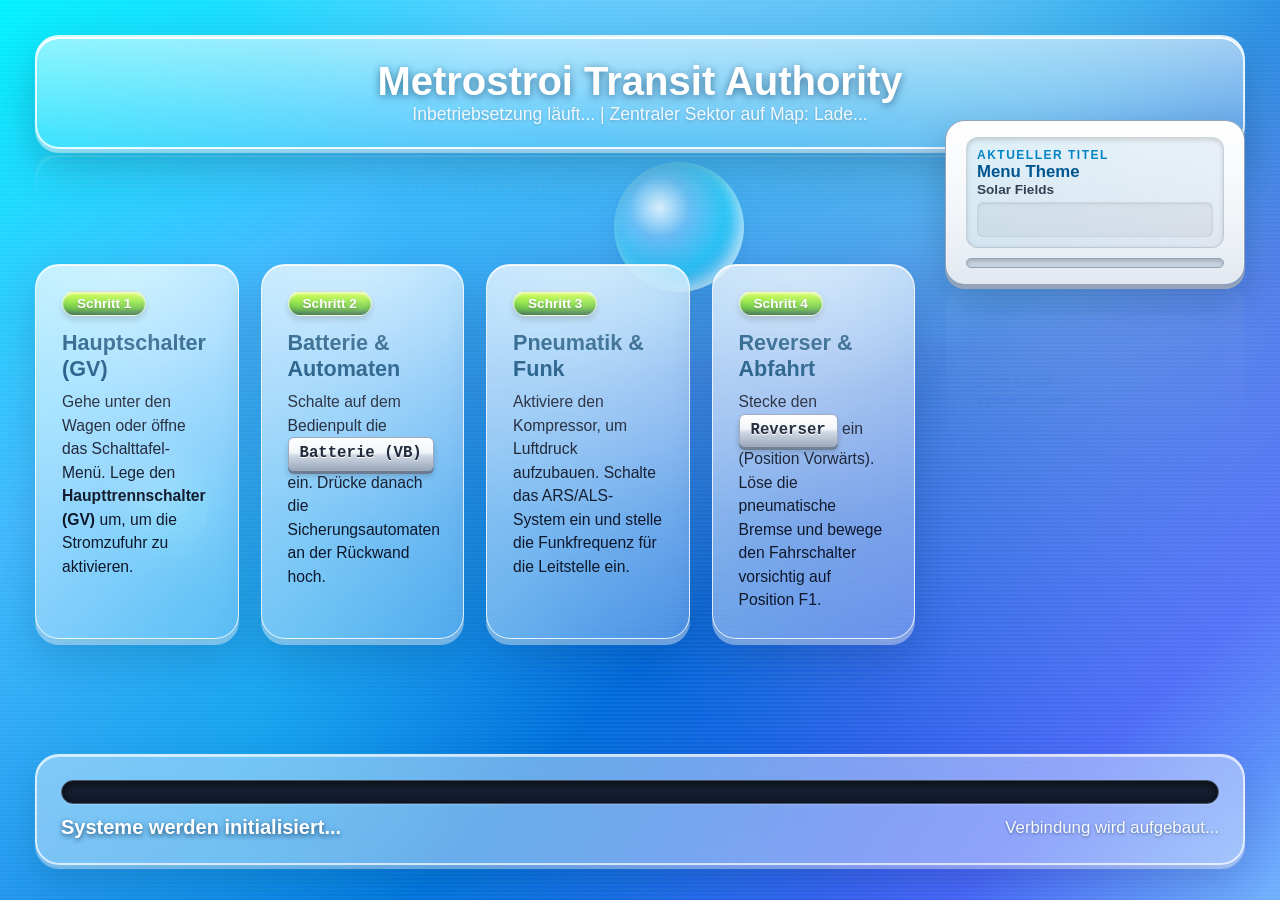
==== commit c3b3f4bd: "Add files via upload" ====
--- a/index.html
+++ b/index.html
@@ -10,8 +10,13 @@
 
     <div class="background-overlay"></div>
     <div class="aurora-wave"></div>
-    <div class="bubble-orb orb1"></div>
-    <div class="bubble-orb orb2"></div>
+    
+    <div class="bubble-wrapper wrapper1">
+        <div class="bubble-orb orb1"></div>
+    </div>
+    <div class="bubble-wrapper wrapper2">
+        <div class="bubble-orb orb2"></div>
+    </div>
 
     <div class="header">
         <h1>Metrostroi Transit Authority</h1>
@@ -23,7 +28,6 @@
             <span class="music-label">Aktueller Titel</span>
             <span class="music-title" id="track-title">Warte...</span>
             <span class="music-artist" id="track-artist">Solar Fields</span>
-            
             <canvas id="vis-canvas" width="250" height="40"></canvas>
         </div>
         <div class="music-progress-container">
@@ -32,31 +36,26 @@
     </div>
 
     <div class="guide-container">
-        
         <div class="step-card">
             <div class="step-num">Schritt 1</div>
             <h3>Hauptschalter (GV)</h3>
             <p>Gehe unter den Wagen oder öffne das Schalttafel-Menü. Lege den <strong>Haupttrennschalter (GV)</strong> um, um die Stromzufuhr zu aktivieren.</p>
         </div>
-
         <div class="step-card">
             <div class="step-num">Schritt 2</div>
             <h3>Batterie & Automaten</h3>
             <p>Schalte auf dem Bedienpult die <span class="key-badge">Batterie (VB)</span> ein. Drücke danach die Sicherungsautomaten an der Rückwand hoch.</p>
         </div>
-
         <div class="step-card">
             <div class="step-num">Schritt 3</div>
             <h3>Pneumatik & Funk</h3>
             <p>Aktiviere den Kompressor, um Luftdruck aufzubauen. Schalte das ARS/ALS-System ein und stelle die Funkfrequenz für die Leitstelle ein.</p>
         </div>
-
         <div class="step-card">
             <div class="step-num">Schritt 4</div>
             <h3>Reverser & Abfahrt</h3>
             <p>Stecke den <span class="key-badge">Reverser</span> ein (Position Vorwärts). Löse die pneumatische Bremse und bewege den Fahrschalter vorsichtig auf Position F1.</p>
         </div>
-
     </div>
 
     <div class="footer">
@@ -77,18 +76,15 @@
         if (mapName) document.getElementById('map-name').innerText = mapName;
 
         const playlist = [
-           { path: "music/kate.mp3", title: "Kate", artist: "Solar Fields" },
-        { path: "music/still-alive.mp3", title: "Still Alive", artist: "Lisa Miskovsky / Solar Fields" },
-        { path: "music/heat.mp3", title: "Heat", artist: "Solar Fields" },
-        { path: "music/menu-theme.mp3", title: "Menu Theme", artist: "Solar Fields" }
+            { path: "music/kate.mp3", title: "Kate", artist: "Solar Fields" },
+            { path: "music/still-alive.mp3", title: "Still Alive", artist: "Lisa Miskovsky / Solar Fields" },
+            { path: "music/heat.mp3", title: "Heat", artist: "Solar Fields" },
+            { path: "music/menu-theme.mp3", title: "Menu Theme", artist: "Solar Fields" }
         ];
 
         const audio = document.getElementById("loading-music");
         let lastTrackIndex = -1;
 
-        // ----------------------------------------------------
-        // NEU: WEB AUDIO API INTERFACES FÜR DIE REAKTIVITÄT
-        // ----------------------------------------------------
         let audioCtx, analyser, source, bufferLength, dataArray;
         let isAudioSetup = false;
 
@@ -102,14 +98,14 @@
                 source.connect(analyser);
                 analyser.connect(audioCtx.destination);
                 
-                analyser.fftSize = 64; // Kleine FFT = weniger, aber breitere Frequenzbalken
+                analyser.fftSize = 64;
                 bufferLength = analyser.frequencyBinCount;
                 dataArray = new Uint8Array(bufferLength);
                 
                 isAudioSetup = true;
                 renderAudioReaction();
             } catch(e) {
-                console.log("AudioContext konnte noch nicht gestartet werden.", e);
+                console.log("AudioContext blockiert, wartet auf Interaktion.");
             }
         }
 
@@ -135,31 +131,25 @@
             document.getElementById("track-progress").style.width = "0%";
 
             audio.play().then(() => {
-                initAudioReactor(); // Aktiviert die API, sobald der Song erfolgreich startet
+                initAudioReactor();
             }).catch(error => {
-                console.log("Autoplay blockiert. Warte auf Nutzerinteraktion.");
+                console.log("Autoplay wartet auf Interaktion.");
             });
         }
 
-        // ----------------------------------------------------
-        // NEU: LIVE RENDER LOOP (Equalizer + CSS-Variablen)
-        // ----------------------------------------------------
         function renderAudioReaction() {
             requestAnimationFrame(renderAudioReaction);
             if (!isAudioSetup) return;
 
             analyser.getByteFrequencyData(dataArray);
 
-            // 1. Bass berechnen (Durchschnitt der ersten 4 Frequenzbänder)
             let bass = 0;
             for(let i = 0; i < 4; i++) { bass += dataArray[i]; }
-            bass = bass / 4; // Wert zwischen 0 und 255
-
-            // Bass als CSS-Variable zwischen 0.0 und 1.0 in den Body einspeisen
+            bass = bass / 4;
+
             let normalizedBass = bass / 255;
             document.body.style.setProperty('--audio-bass', normalizedBass);
 
-            // 2. Den Equalizer auf dem Canvas zeichnen
             const canvas = document.getElementById("vis-canvas");
             const ctx = canvas.getContext("2d");
             ctx.clearRect(0, 0, canvas.width, canvas.height);
@@ -170,56 +160,68 @@
 
             for(let i = 0; i < bufferLength; i++) {
                 barHeight = (dataArray[i] / 255) * canvas.height;
-
-                // Typischer glänzender Cyan-Aero-Verlauf für die Equalizer-Balken
                 let grad = ctx.createLinearGradient(0, canvas.height, 0, canvas.height - barHeight);
                 grad.addColorStop(0, 'rgba(0, 119, 182, 0.8)');
                 grad.addColorStop(0.6, 'rgba(0, 242, 254, 0.9)');
                 grad.addColorStop(1, 'rgba(255, 255, 255, 0.9)');
-
                 ctx.fillStyle = grad;
-                // Zeichnet abgerundete Säulen
                 ctx.fillRect(x, canvas.height - barHeight, barWidth - 3, barHeight);
-
                 x += barWidth;
             }
         }
 
-        // Falls der Browser (oder Gmod) beim Laden blockiert, 
-        // wird die API beim ersten Klick des Nutzers auf den Bildschirm scharfgeschaltet.
         window.addEventListener('click', () => {
-            if(audioCtx && audioCtx.state === 'suspended') {
-                audioCtx.resume();
-            }
+            if(audioCtx && audioCtx.state === 'suspended') audioCtx.resume();
             initAudioReactor();
         });
 
         audio.addEventListener('timeupdate', function() {
             if (audio.duration) {
                 let percentage = (audio.currentTime / audio.duration) * 100;
+                // BEHOBEN: Doppelten .style-Aufruf korrigiert
                 document.getElementById("track-progress").style.width = percentage + "%";
             }
         });
 
-        audio.addEventListener('ended', function() {
-            playRandomSong();
-        });
-
+        audio.addEventListener('ended', function() { playRandomSong(); });
         playRandomSong();
 
-        // Gmod-Statistiken
-        let totalFiles = 0; let neededFiles = 0;
-        function SetStatusChanged(status) { document.getElementById("status-text").innerText = status; }
-        function SetFilesTotal(total) { totalFiles = total; }
+        // ----------------------------------------------------
+        // BEHOBEN: ABSOLUT GMOD-SICHERE LADEBALKEN-LOGIK
+        // ----------------------------------------------------
+        let totalFiles = 0;
+        let neededFiles = 0;
+
+        function SetStatusChanged(status) { 
+            document.getElementById("status-text").innerText = status; 
+        }
+
+        function SetFilesTotal(total) {
+            if (total > totalFiles) totalFiles = total;
+        }
+
         function SetFilesNeeded(needed) {
             neededFiles = needed;
+            
+            // Sicherheitsnetz: Falls Gmod mehr benötigte Dateien meldet, als es als Total kennt
+            if (neededFiles > totalFiles) {
+                totalFiles = neededFiles;
+            }
+            
             if (totalFiles > 0) {
                 let downloaded = totalFiles - neededFiles;
                 let percentage = (downloaded / totalFiles) * 100;
+                
+                // Einrasten zwischen 0 und 100, um visuelle Sprünge zu verhindern
+                percentage = Math.max(0, Math.min(100, percentage));
+                
                 document.getElementById("load-progress").style.width = percentage + "%";
             }
         }
-        function DownloadingFile(fileName) { document.getElementById("current-file").innerText = "Abgleich: " + fileName; }
+
+        function DownloadingFile(fileName) { 
+            document.getElementById("current-file").innerText = "Abgleich: " + fileName; 
+        }
     </script>
 </body>
 </html>
--- a/style.css
+++ b/style.css
@@ -1,5 +1,5 @@
 /* ==========================================================================
-   FRUTIGER AERO - AUDIO-REACTIVE MATERIAL EDITION (CORE 2008 STYLING)
+   FRUTIGER AERO - AUDIO-REACTIVE MATERIAL EDITION (STYLE.CSS)
    ========================================================================== */
 
 * { box-sizing: border-box; margin: 0; padding: 0; }
@@ -15,13 +15,11 @@
     justify-content: space-between;
     padding: 35px;
     position: relative;
-    
-    /* Fallback-Wert, falls kein Audio läuft */
     --audio-bass: 0;
 }
 
 /* --------------------------------------------------------------------------
-   DYNAMISCHE HINTERGRUND-ELEMENTE (Orbs reagieren auf Musik!)
+   HINTERGRUND & AURORA EFFECTS
    -------------------------------------------------------------------------- */
 .background-overlay {
     position: absolute;
@@ -47,32 +45,49 @@
     50% { transform: rotate(-6deg) scale(1.08); opacity: 0.95; }
 }
 
-/* REAKTIV: Die Wasserblasen pulsieren jetzt organisch zum Bass-Takt */
+/* --------------------------------------------------------------------------
+   BEHOBEN: REAKTIVE BLASEN-ARCHITEKTUR (Float + Bass-Scale kombiniert)
+   -------------------------------------------------------------------------- */
+.bubble-wrapper {
+    position: absolute;
+    z-index: -1;
+}
+
+/* Der Wrapper kümmert sich rein um das Schweben im Raum */
+.wrapper1 { top: 18%; left: 48%; animation: float-slow 14s infinite ease-in-out; }
+.wrapper2 { top: 52%; left: 10%; animation: float-reverse 10s infinite ease-in-out; }
+
 .bubble-orb {
-    position: absolute;
     border-radius: 50%;
     background: radial-gradient(circle at 35% 35%, rgba(255, 255, 255, 0.8) 0%, rgba(255, 255, 255, 0.2) 25%, rgba(0, 242, 254, 0.35) 55%, transparent 100%);
-    z-index: -1;
-}
-
-/* calc() nutzt hier die JS-Variable: Basisgröße + (Bass-Intensität * 30px) */
+    /* Jetzt über transform: scale() -> Verhindert Ruckeln und bricht nicht ab! */
+    transform: scale(calc(1 + (var(--audio-bass) * 0.35)));
+    transition: transform 0.05s linear;
+}
+
+/* Hier definieren wir die Grundgrößen der physischen Objekte */
 .orb1 { 
-    width: calc(130px + (var(--audio-bass) * 30)); 
-    height: calc(130px + (var(--audio-bass) * 30)); 
-    top: 18%; left: 48%; 
+    width: 130px; height: 130px; 
     box-shadow: inset -6px -6px 14px rgba(255,255,255,0.6), 
                 inset 4px 4px 10px rgba(0,0,0,0.05),
-                0 12px 24px rgba(0, 63, 115, calc(0.1 + var(--audio-bass) * 0.2)); /* Schatten wird intensiver */
+                0 12px 24px rgba(0, 63, 115, calc(0.1 + var(--audio-bass) * 0.2));
 }
 .orb2 { 
-    width: calc(80px + (var(--audio-bass) * 15)); 
-    height: calc(80px + (var(--audio-bass) * 15)); 
-    top: 52%; left: 10%; 
+    width: 80px; height: 80px; 
     box-shadow: inset -4px -4px 10px rgba(255,255,255,0.6), 0 8px 20px rgba(0,0,0,0.06);
 }
 
-/* --------------------------------------------------------------------------
-   GEGENSTAND 1: HANGING GLASS-BOARD (Header)
+@keyframes float-slow {
+    0%, 100% { transform: translateY(0) translateX(0); }
+    50% { transform: translateY(-30px) translateX(20px); }
+}
+@keyframes float-reverse {
+    0%, 100% { transform: translateY(0) translateX(0); }
+    50% { transform: translateY(22px) translateX(-15px); }
+}
+
+/* --------------------------------------------------------------------------
+   GEGENSTAND 1: GLASS-BOARD (Header)
    -------------------------------------------------------------------------- */
 .header { 
     text-align: center; 
@@ -82,17 +97,28 @@
     border: 2px solid rgba(255, 255, 255, 0.8);
     border-radius: 24px;
     padding: 22px;
-    box-shadow: 0 4px 1px rgba(255,255,255,0.5),
-                0 18px 40px rgba(0, 39, 73, 0.25), 
-                inset 0 2px 0 rgba(255,255,255,1);
+    box-shadow: 0 4px 1px rgba(255,255,255,0.5), 0 18px 40px rgba(0, 39, 73, 0.25), inset 0 2px 0 rgba(255,255,255,1);
     -webkit-box-reflect: below 6px linear-gradient(transparent, transparent 65%, rgba(255, 255, 255, 0.18));
 }
 .header h1 { font-size: 2.5rem; color: #ffffff; text-shadow: 0 2px 8px rgba(0, 47, 87, 0.6); font-weight: 600; }
 .header p { font-size: 1.1rem; color: #f0f9ff; font-weight: 500; text-shadow: 0 1px 3px rgba(0,0,0,0.2); }
 
 /* --------------------------------------------------------------------------
-   GEGENSTAND 2: COCKPIT BLOCK-MODULES (Kacheln reagieren im Hover/Bass)
-   -------------------------------------------------------------------------- */
+   GEGENSTAND 2: COCKPIT MODULES (Kacheln)
+   -------------------------------------------------------------------------- */
+.guide-container {
+    display: flex;
+    justify-content: space-between;
+    gap: 22px;
+    margin: auto 0;
+    width: 100%;
+    padding-right: 330px; 
+}
+
+@media (max-width: 1200px) {
+    .guide-container { padding-right: 0; margin-top: 140px; }
+}
+
 .step-card {
     background: linear-gradient(135deg, rgba(255, 255, 255, 0.6) 0%, rgba(255, 255, 255, 0.25) 100%);
     backdrop-filter: blur(25px);
@@ -101,13 +127,10 @@
     border-radius: 24px;
     flex: 1;
     padding: 26px;
-    
-    /* REAKTIV: Die Kacheln pulsieren im Raum-Schatten dezent zum Bass mit! */
     box-shadow: 0 6px 0 rgba(255,255,255,0.4),
                 0 18px 40px rgba(0, 39, 73, 0.18), 
-                0 0 calc(var(--audio-bass) * 20px) rgba(0, 242, 254, calc(var(--audio-bass) * 0.4)), /* Bass-Glow */
+                0 0 calc(var(--audio-bass) * 20px) rgba(0, 242, 254, calc(var(--audio-bass) * 0.4)), 
                 inset 0 1px 0 rgba(255, 255, 255, 1);
-                
     position: relative;
     overflow: hidden;
     transition: transform 0.2s cubic-bezier(0.25, 1, 0.5, 1), box-shadow 0.1s linear, border-color 0.2s ease;
@@ -123,10 +146,7 @@
 
 .step-card:hover {
     transform: translateY(3px);
-    box-shadow: 0 2px 0 rgba(255,255,255,0.2),
-                0 8px 20px rgba(0, 39, 73, 0.15), 
-                0 0 35px rgba(0, 242, 254, 0.7),
-                inset 0 1px 2px rgba(255, 255, 255, 1);
+    box-shadow: 0 2px 0 rgba(255,255,255,0.2), 0 8px 20px rgba(0, 39, 73, 0.15), 0 0 35px rgba(0, 242, 254, 0.7), inset 0 1px 2px rgba(255, 255, 255, 1);
     border-color: rgba(0, 242, 254, 0.8);
 }
 
@@ -161,7 +181,7 @@
 }
 
 /* --------------------------------------------------------------------------
-   GEGENSTAND 3: DER PHYSICAL MUSIC PLAYER WIDGET (Mit integriertem Display)
+   GEGENSTAND 3: REMOTE PLAYER GADGET
    -------------------------------------------------------------------------- */
 .music-gadget {
     position: absolute;
@@ -176,9 +196,9 @@
     gap: 10px;
     z-index: 10;
     overflow: hidden;
-}
-
-/* Das Matrix-Display im Gerät */
+    -webkit-box-reflect: below 2px linear-gradient(transparent, rgba(255, 255, 255, 0.05));
+}
+
 .music-info { 
     display: flex; 
     flex-direction: column; 
@@ -192,7 +212,6 @@
 .music-title { font-size: 1.05rem; font-weight: 600; color: #005691; white-space: nowrap; overflow: hidden; text-overflow: ellipsis; }
 .music-artist { font-size: 0.85rem; color: #334155; font-weight: 600; margin-bottom: 5px; }
 
-/* Der Canvas Equalizer selbst */
 #vis-canvas {
     width: 100%;
     height: 35px;
@@ -219,7 +238,7 @@
 }
 
 /* --------------------------------------------------------------------------
-   GEGENSTAND 4: DAS EINGELASSENE GLASROHR (Ladebalken leuchtet reaktiv)
+   GEGENSTAND 4: VISTA ENERGIE-GLASROHR
    -------------------------------------------------------------------------- */
 .footer {
     background: rgba(255, 255, 255, 0.4);
@@ -245,11 +264,7 @@
 .progress-bar {
     height: 100%; width: 0%;
     background: linear-gradient(to bottom, #adeffd 0%, #70e000 25%, #38b000 60%, #004b23 100%);
-    
-    /* REAKTIV: Das grüne Gel im Rohr strahlt zum Bass massiv auf! */
-    box-shadow: 0 0 calc(15px + (var(--audio-bass) * 20px)) #70e000, 
-                inset 0 3px 3px rgba(255,255,255,0.7);
-                
+    box-shadow: 0 0 calc(15px + (var(--audio-bass) * 20px)) #70e000, inset 0 3px 3px rgba(255,255,255,0.7);
     border-radius: 12px;
     transition: width 0.4s ease, box-shadow 0.08s linear;
     position: relative;
@@ -269,20 +284,6 @@
     animation: move-gloss 1.5s infinite linear;
 }
 
-/* Layoutstrukturen */
-.guide-container {
-    display: flex;
-    justify-content: space-between;
-    gap: 22px;
-    margin: auto 0;
-    width: 100%;
-    padding-right: 330px; 
-}
-
-@media (max-width: 1200px) {
-    .guide-container { padding-right: 0; margin-top: 140px; }
-}
-
 .status-layout { display: flex; justify-content: space-between; align-items: center; }
 #status-text { font-size: 1.25rem; font-weight: 600; color: #ffffff; text-shadow: 0 2px 5px rgba(0, 39, 73, 0.7); }
 #current-file { font-size: 1.05rem; color: #f8fafc; font-weight: 500; text-shadow: 0 1px 3px rgba(0, 39, 73, 0.5); }
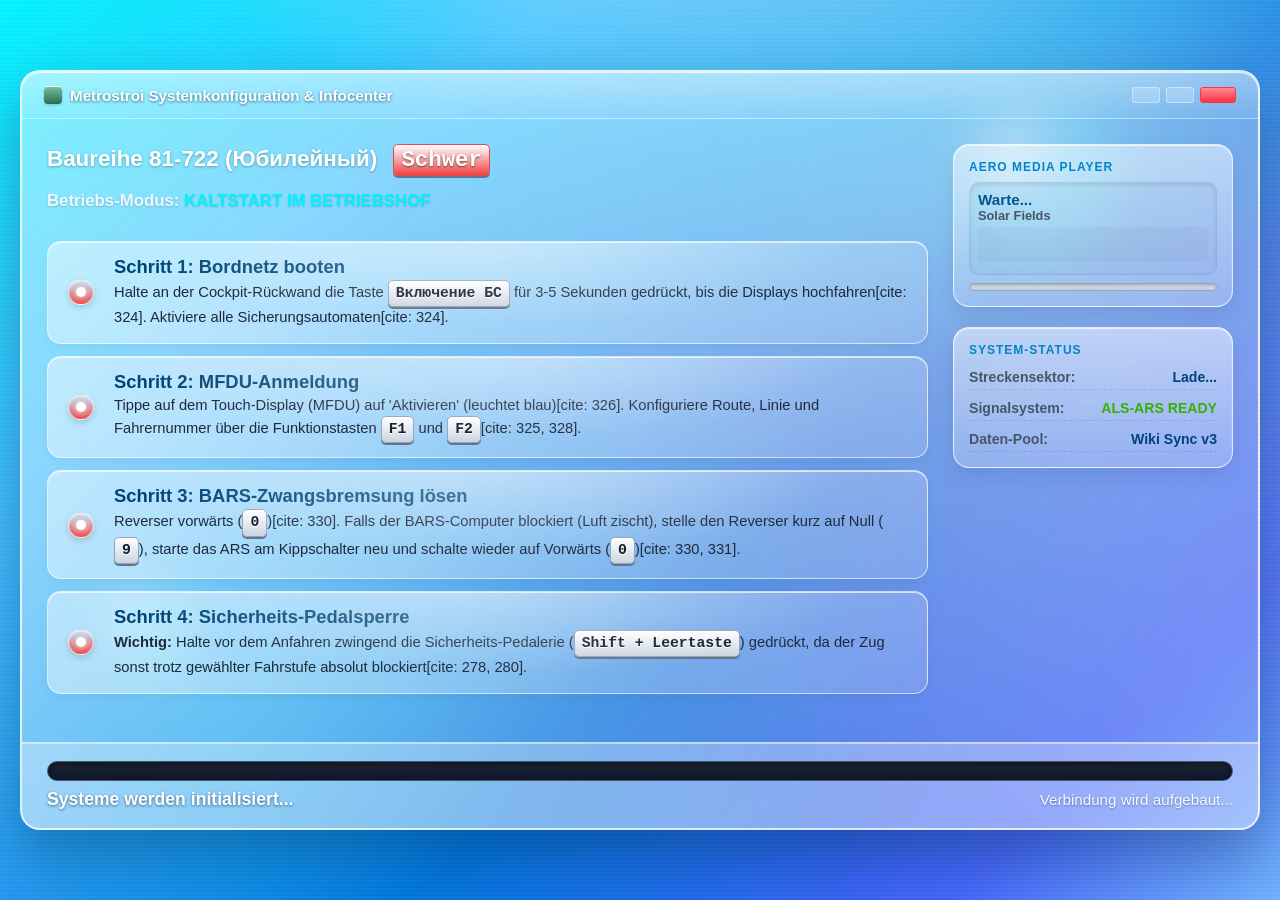
==== commit 1ca9aff3: "Add files via upload" ====
--- a/index.html
+++ b/index.html
@@ -2,7 +2,7 @@
 <html lang="de">
 <head>
     <meta charset="UTF-8">
-    <title>Metrostroi Transit Authority - Aero Audio-Reactive</title>
+    <title>Metrostroi Transit Authority - OS Dashboard</title>
     <link rel="icon" href="data:;base64,iVBORw0KGgo=">
     <link rel="stylesheet" href="style.css">
 </head>
@@ -18,63 +18,180 @@
         <div class="bubble-orb orb2"></div>
     </div>
 
-    <div class="header">
-        <h1>Metrostroi Transit Authority</h1>
-        <p>Inbetriebsetzung läuft... | Zentraler Sektor auf Map: <span id="map-name">Lade...</span></p>
+    <div class="app-window">
+        
+        <div class="app-header">
+            <div class="app-title-group">
+                <div class="app-icon"></div>
+                <span class="app-title-text">Metrostroi Systemkonfiguration & Infocenter</span>
+            </div>
+            <div class="window-controls">
+                <div class="win-btn win-min"></div>
+                <div class="win-btn win-max"></div>
+                <div class="win-btn win-close"></div>
+            </div>
+        </div>
+
+        <div class="app-body">
+            
+            <div class="main-panel">
+                <h2 class="section-title">
+                    <span id="train-title" style="color: #ffffff; text-shadow: 0 1px 3px rgba(0,0,0,0.3);">Lade...</span> 
+                    <span id="train-diff-badge" style="margin-left: 10px;"></span>
+                </h2>
+                <div style="font-size: 1.05rem; color: #f0f9ff; font-weight: 600; margin-bottom: 15px; text-shadow: 0 1px 2px rgba(0,0,0,0.2);">
+                    Betriebs-Modus: <span id="train-state" style="color: #00f2fe; text-transform: uppercase;">Lade...</span>
+                </div>
+                
+                <div class="checklist-container" id="checklist-container">
+                    </div>
+            </div>
+
+            <div class="sidebar-panel">
+                
+                <div class="sidebar-gadget music-gadget">
+                    <span class="gadget-label">Aero Media Player</span>
+                    <div class="music-info">
+                        <span class="music-title" id="track-title">Warte...</span>
+                        <span class="music-artist" id="track-artist">Solar Fields</span>
+                        <canvas id="vis-canvas" width="220" height="35"></canvas>
+                    </div>
+                    <div class="music-progress-container">
+                        <div class="music-progress-bar" id="track-progress"></div>
+                    </div>
+                </div>
+
+                <div class="sidebar-gadget status-gadget">
+                    <span class="gadget-label">System-Status</span>
+                    <div class="diagnostics-box">
+                        <div class="diag-row">
+                            <span class="diag-label">Streckensektor:</span>
+                            <span class="diag-value" id="map-name">Lade...</span>
+                        </div>
+                        <div class="diag-row">
+                            <span class="diag-label">Signalsystem:</span>
+                            <span class="diag-value" style="color: #38b000; font-weight: bold;">ALS-ARS READY</span>
+                        </div>
+                        <div class="diag-row">
+                            <span class="diag-label">Daten-Pool:</span>
+                            <span class="diag-value">Wiki Sync v3</span>
+                        </div>
+                    </div>
+                </div>
+
+            </div>
+        </div>
+
+        <div class="app-taskbar">
+            <div class="progress-container">
+                <div class="progress-bar" id="load-progress"></div>
+            </div>
+            <div class="status-layout">
+                <div id="status-text">Systeme werden initialisiert...</div>
+                <div id="current-file">Verbindung wird aufgebaut...</div>
+            </div>
+        </div>
+
     </div>
 
-    <div class="music-gadget">
-        <div class="music-info">
-            <span class="music-label">Aktueller Titel</span>
-            <span class="music-title" id="track-title">Warte...</span>
-            <span class="music-artist" id="track-artist">Solar Fields</span>
-            <canvas id="vis-canvas" width="250" height="40"></canvas>
-        </div>
-        <div class="music-progress-container">
-            <div class="music-progress-bar" id="track-progress"></div>
-        </div>
-    </div>
-
-    <div class="guide-container">
-        <div class="step-card">
-            <div class="step-num">Schritt 1</div>
-            <h3>Hauptschalter (GV)</h3>
-            <p>Gehe unter den Wagen oder öffne das Schalttafel-Menü. Lege den <strong>Haupttrennschalter (GV)</strong> um, um die Stromzufuhr zu aktivieren.</p>
-        </div>
-        <div class="step-card">
-            <div class="step-num">Schritt 2</div>
-            <h3>Batterie & Automaten</h3>
-            <p>Schalte auf dem Bedienpult die <span class="key-badge">Batterie (VB)</span> ein. Drücke danach die Sicherungsautomaten an der Rückwand hoch.</p>
-        </div>
-        <div class="step-card">
-            <div class="step-num">Schritt 3</div>
-            <h3>Pneumatik & Funk</h3>
-            <p>Aktiviere den Kompressor, um Luftdruck aufzubauen. Schalte das ARS/ALS-System ein und stelle die Funkfrequenz für die Leitstelle ein.</p>
-        </div>
-        <div class="step-card">
-            <div class="step-num">Schritt 4</div>
-            <h3>Reverser & Abfahrt</h3>
-            <p>Stecke den <span class="key-badge">Reverser</span> ein (Position Vorwärts). Löse die pneumatische Bremse und bewege den Fahrschalter vorsichtig auf Position F1.</p>
-        </div>
-    </div>
-
-    <div class="footer">
-        <div class="progress-container">
-            <div class="progress-bar" id="load-progress"></div>
-        </div>
-        <div class="status-layout">
-            <div id="status-text">Systeme werden initialisiert...</div>
-            <div id="current-file">Verbindung wird aufgebaut...</div>
-        </div>
-    </div>
-
-    <audio id="loading-music" crossorigin="anonymous"></audio>
-
     <script>
+        // 1. GMOD PARAMETER ABGREIFEN
         const urlParams = new URLSearchParams(window.location.search);
         const mapName = urlParams.get('mapname');
         if (mapName) document.getElementById('map-name').innerText = mapName;
 
+        // 2. ERWEITERTER POOL MIT TRAIN STATES (Akkurate Prozeduren aus deinen Wiki-Quelltexten)
+        const trainPool = [
+            {
+                title: "Baureihe 81-717 (Номерной)",
+                state: "Kaltstart im Betriebshof",
+                difficulty: "Schwer",
+                diffColor: "#ef4444",
+                steps: [
+                    { title: "Batterien & Hauptautomaten", desc: "Schalte an der Cockpit-Rückwand die Automaten <span class='key-badge'>A49</span>, <span class='key-badge'>A53</span> und <span class='key-badge'>AP-63</span> hoch[cite: 16]. Aktiviere darunter den Batterie-Hauptschalter (Spannung ≥62 V prüfen)[cite: 15, 16]." },
+                    { title: "Sicherungskontrolle", desc: "Schalte den Funk-Verstärker (УНЧ) und den Radioansager ein[cite: 16]. Kontrolliere das Vorhandensein der Sicherheitsplomben an <span class='key-badge'>UAVA</span> und <span class='key-badge'>ARS-RC</span>[cite: 17, 18]." },
+                    { title: "Pneumatik-Handshake", desc: "Öffne das Absperrventil mit <span class='key-badge'>Shift + L</span> (blauer Hebel springt hoch)[cite: 19]. Bringe das rote Bremsventil in Fahrtstellung (<span class='key-badge'>Num 2</span>) und lade die Leitung auf 5 Bar auf[cite: 19]." },
+                    { title: "Hochspannung zuschalten", desc: "Schalte außen am Zug den Trennschalter <span class='key-badge'>GV</span> ein[cite: 21]. Verbinde das Hallen-Stromkabel (Udočka) mit dem Stromabnehmer des 2. Wagens, um 825V aufzuschalten[cite: 15, 26]." }
+                ]
+            },
+            {
+                title: "Baureihe 81-717 (Номерной)",
+                state: "Wendeanlage & Kehrgleis",
+                difficulty: "Mittel",
+                diffColor: "#f59e0b",
+                steps: [
+                    { title: "Fahrgasträumung", desc: "Nach Ankunft an der Endstation kontrollierst du die ersten beiden Wagen auf Fahrgäste  und schließt die Türen mit <span class='key-badge'>V</span>[cite: 181]. Fahre per Signal in das Kehrgleis ein[cite: 183]." },
+                    { title: "Kabinen-Deaktivierung", desc: "Bringe das Bremsventil in Vollbremsung (PST), schließe die Trennhähne (<span class='key-badge'>Shift + L</span>), stelle den Reverser auf Null (<span class='key-badge'>9</span>) und ziehe ihn ab (<span class='key-badge'>Shift + 7</span>)[cite: 185, 186, 187]." },
+                    { title: "Interieur-Inspektion", desc: "Sperre die Kabinentür mit dem Dreikantschlüssel ab[cite: 187]. Gehe durch die Wagons zur entgegengesetzten Zugspitze und überprüfe dabei Feuerlöscher und Türschwellen[cite: 188]." },
+                    { title: "Gegenseite aufrüsten", desc: "In der neuen Frontkabine: Sobald das manuelle Rangiersignal auf 'Erlaubt' springt, richtest du die Kabine ein (Reverser vorwärts, Ventile auf, ARS an) und fährst zum Bahnsteig[cite: 189, 191]." }
+                ]
+            },
+            {
+                title: "Baureihe 81-710 (Ezh3)",
+                state: "Inbetriebnahme nach Nachtabstellung",
+                difficulty: "Schwer",
+                diffColor: "#ef4444",
+                steps: [
+                    { title: "Erwachen auf der Strecke", desc: "Schalte im finsteren Abstellgleis den Batterie-Hauptschalter und das Notlicht ein[cite: 102, 105]. Aktiviere den Sicherungsautomaten <span class='key-badge'>AV-8A</span> sowie das Funkgerät[cite: 102]." },
+                    { title: "Zwischenwagen-Check", desc: "Wandere durch die Wagons zur Heckkabine. Schalte in jedem Wagon die Batterie ein, prüfe den Bremszylinderdruck (2.2 - 2.4 Bar) und kontrolliere die Handbremsen[cite: 105, 106]." },
+                    { title: "Heck-Konfiguration", desc: "Öffne in der Heckkabine die Trennhähne, lade die Hauptleitung auf 5 Bar im Fahrtstellung-Modus (Stufe II) und aktiviere das ARS-System (Klingelton per <span class='key-badge'>Leertaste</span> quittieren)[cite: 110, 111, 113]." },
+                    { title: "Rollfähigkeits-Prüfung", desc: "Kehre in die Front zurück, öffne die Ventile, schalte ARS ein[cite: 118, 119]. Prüfe die Rollfähigkeit (Nakat) mit Fahrstufe <span class='key-badge'>X1</span>, um das automatische Zurückrollen (Protiwoskatywanije) zu blockieren[cite: 227, 228, 229]." }
+                ]
+            },
+            {
+                title: "Baureihe 81-722 (Юбилейный)",
+                state: "Kaltstart im Betriebshof",
+                difficulty: "Schwer",
+                diffColor: "#ef4444",
+                steps: [
+                    { title: "Bordnetz booten", desc: "Halte an der Cockpit-Rückwand die Taste <span class='key-badge'>Включение БС</span> für 3-5 Sekunden gedrückt, bis die Displays hochfahren[cite: 324]. Aktiviere alle Sicherungsautomaten[cite: 324]." },
+                    { title: "MFDU-Anmeldung", desc: "Tippe auf dem Touch-Display (MFDU) auf 'Aktivieren' (leuchtet blau)[cite: 326]. Konfiguriere Route, Linie und Fahrernummer über die Funktionstasten <span class='key-badge'>F1</span> und <span class='key-badge'>F2</span>[cite: 325, 328]." },
+                    { title: "BARS-Zwangsbremsung lösen", desc: "Reverser vorwärts (<span class='key-badge'>0</span>)[cite: 330]. Falls der BARS-Computer blockiert (Luft zischt), stelle den Reverser kurz auf Null (<span class='key-badge'>9</span>), starte das ARS am Kippschalter neu und schalte wieder auf Vorwärts (<span class='key-badge'>0</span>)[cite: 330, 331]." },
+                    { title: "Sicherheits-Pedalsperre", desc: "<strong>Wichtig:</strong> Halte vor dem Anfahren zwingend die Sicherheits-Pedalerie (<span class='key-badge'>Shift + Leertaste</span>) gedrückt, da der Zug sonst trotz gewählter Fahrstufe absolut blockiert[cite: 278, 280]." }
+                ]
+            },
+            {
+                title: "Baureihe 81-720 (Яуза)",
+                state: "Vollständig fahrbereit",
+                difficulty: "Einfach",
+                diffColor: "#38b000",
+                steps: [
+                    { title: "Zentralanmeldung", desc: "Da der Zug bereits fahrbereit spawnt, setzt du dich auf den Fahrersitz und gibst am 'Витязь'-Computer das Standardpasswort <span class='key-badge'>1234</span> ein (<span class='key-badge'>Alt + Numpad</span>)[cite: 296, 302]." },
+                    { title: "Verband verifizieren", desc: "Stecke den Reverser mit <span class='key-badge'>Shift + 0</span> ein und lege ihn auf Vorwärts (<span class='key-badge'>0</span>)[cite: 302]. Bestätige die angezeigte Wagonanzahl am Monitor mit der Taste <span class='key-badge'>Ввод</span>[cite: 303]." },
+                    { title: "Aggregate zuschalten", desc: "Aktiviere auf der rechten Schalterkonsole (PME) den Kompressor (MK), den statischen Umformer (PSN) sowie die Fahrgastraumbeleuchtung und Scheinwerfer[cite: 305]." },
+                    { title: "Schnellschalter & Abfahrt", desc: "Drücke <span class='key-badge'>G</span>, um den elektronischen Schnellschalter (BV) einzulegen[cite: 308]. Schließe die Türen über das 'Витязь'-Menü und bewege den Fahrhebel (<span class='key-badge'>W</span>) sanft nach vorne[cite: 309]." }
+                ]
+            }
+        ];
+
+        // Würfel-Logik ausführen
+        const randomSelection = trainPool[Math.floor(Math.random() * trainPool.length)];
+        document.getElementById("train-title").innerText = randomSelection.title;
+        document.getElementById("train-state").innerText = randomSelection.state;
+        
+        const diffBadge = document.getElementById("train-diff-badge");
+        diffBadge.innerText = randomSelection.difficulty;
+        diffBadge.className = "key-badge";
+        diffBadge.style.background = `linear-gradient(to bottom, #ffffff 0%, ${randomSelection.diffColor} 100%)`;
+        diffBadge.style.color = "#ffffff";
+        diffBadge.style.textShadow = "0 1px 2px rgba(0,0,0,0.5)";
+        diffBadge.style.borderColor = randomSelection.diffColor;
+
+        const checklistContainer = document.getElementById("checklist-container");
+        checklistContainer.innerHTML = "";
+        randomSelection.steps.forEach((step, i) => {
+            checklistContainer.innerHTML += `
+                <div class="check-item">
+                    <div class="check-box-glow" style="background: linear-gradient(to bottom, #b5e2fa 0%, ${randomSelection.diffColor} 100%);"><div class="check-mark"></div></div>
+                    <div class="check-content">
+                        <h3>Schritt ${i+1}: ${step.title}</h3>
+                        <p>${step.desc}</p>
+                    </div>
+                </div>
+            `;
+        });
+
+        // 3. PLAYLIST & AUDIO ENGINE
         const playlist = [
             { path: "music/kate.mp3", title: "Kate", artist: "Solar Fields" },
             { path: "music/still-alive.mp3", title: "Still Alive", artist: "Lisa Miskovsky / Solar Fields" },
@@ -84,7 +201,6 @@
 
         const audio = document.getElementById("loading-music");
         let lastTrackIndex = -1;
-
         let audioCtx, analyser, source, bufferLength, dataArray;
         let isAudioSetup = false;
 
@@ -94,19 +210,14 @@
                 audioCtx = new (window.AudioContext || window.webkitAudioContext)();
                 analyser = audioCtx.createAnalyser();
                 source = audioCtx.createMediaElementSource(audio);
-                
                 source.connect(analyser);
                 analyser.connect(audioCtx.destination);
-                
                 analyser.fftSize = 64;
                 bufferLength = analyser.frequencyBinCount;
                 dataArray = new Uint8Array(bufferLength);
-                
                 isAudioSetup = true;
                 renderAudioReaction();
-            } catch(e) {
-                console.log("AudioContext blockiert, wartet auf Interaktion.");
-            }
+            } catch(e) { console.log("Audio Engine wartet."); }
         }
 
         function playRandomSong() {
@@ -116,48 +227,31 @@
                 while (newIndex === lastTrackIndex) {
                     newIndex = Math.floor(Math.random() * playlist.length);
                 }
-            } else {
-                newIndex = 0;
-            }
-
+            } else { newIndex = 0; }
             lastTrackIndex = newIndex;
             const currentSong = playlist[newIndex];
-
             audio.src = currentSong.path;
             audio.volume = 0.15; 
-            
             document.getElementById("track-title").innerText = currentSong.title;
             document.getElementById("track-artist").innerText = currentSong.artist;
             document.getElementById("track-progress").style.width = "0%";
-
-            audio.play().then(() => {
-                initAudioReactor();
-            }).catch(error => {
-                console.log("Autoplay wartet auf Interaktion.");
-            });
+            audio.play().then(() => { initAudioReactor(); }).catch(e => {});
         }
 
         function renderAudioReaction() {
             requestAnimationFrame(renderAudioReaction);
             if (!isAudioSetup) return;
-
             analyser.getByteFrequencyData(dataArray);
-
             let bass = 0;
             for(let i = 0; i < 4; i++) { bass += dataArray[i]; }
             bass = bass / 4;
-
-            let normalizedBass = bass / 255;
-            document.body.style.setProperty('--audio-bass', normalizedBass);
+            document.body.style.setProperty('--audio-bass', bass / 255);
 
             const canvas = document.getElementById("vis-canvas");
             const ctx = canvas.getContext("2d");
             ctx.clearRect(0, 0, canvas.width, canvas.height);
-
             let barWidth = (canvas.width / bufferLength) * 1.4;
-            let barHeight;
-            let x = 0;
-
+            let barHeight, x = 0;
             for(let i = 0; i < bufferLength; i++) {
                 barHeight = (dataArray[i] / 255) * canvas.height;
                 let grad = ctx.createLinearGradient(0, canvas.height, 0, canvas.height - barHeight);
@@ -174,54 +268,27 @@
             if(audioCtx && audioCtx.state === 'suspended') audioCtx.resume();
             initAudioReactor();
         });
-
         audio.addEventListener('timeupdate', function() {
             if (audio.duration) {
-                let percentage = (audio.currentTime / audio.duration) * 100;
-                // BEHOBEN: Doppelten .style-Aufruf korrigiert
-                document.getElementById("track-progress").style.width = percentage + "%";
+                document.getElementById("track-progress").style.width = ((audio.currentTime / audio.duration) * 100) + "%";
             }
         });
-
-        audio.addEventListener('ended', function() { playRandomSong(); });
+        audio.addEventListener('ended', playRandomSong);
         playRandomSong();
 
-        // ----------------------------------------------------
-        // BEHOBEN: ABSOLUT GMOD-SICHERE LADEBALKEN-LOGIK
-        // ----------------------------------------------------
-        let totalFiles = 0;
-        let neededFiles = 0;
-
-        function SetStatusChanged(status) { 
-            document.getElementById("status-text").innerText = status; 
-        }
-
-        function SetFilesTotal(total) {
-            if (total > totalFiles) totalFiles = total;
-        }
-
+        // Gmod Ladebalken-Schnittstellen
+        let totalFiles = 0, neededFiles = 0;
+        function SetStatusChanged(status) { document.getElementById("status-text").innerText = status; }
+        function SetFilesTotal(total) { if (total > totalFiles) totalFiles = total; }
         function SetFilesNeeded(needed) {
             neededFiles = needed;
-            
-            // Sicherheitsnetz: Falls Gmod mehr benötigte Dateien meldet, als es als Total kennt
-            if (neededFiles > totalFiles) {
-                totalFiles = neededFiles;
-            }
-            
+            if (neededFiles > totalFiles) totalFiles = neededFiles;
             if (totalFiles > 0) {
-                let downloaded = totalFiles - neededFiles;
-                let percentage = (downloaded / totalFiles) * 100;
-                
-                // Einrasten zwischen 0 und 100, um visuelle Sprünge zu verhindern
-                percentage = Math.max(0, Math.min(100, percentage));
-                
+                let percentage = Math.max(0, Math.min(100, ((totalFiles - neededFiles) / totalFiles) * 100));
                 document.getElementById("load-progress").style.width = percentage + "%";
             }
         }
-
-        function DownloadingFile(fileName) { 
-            document.getElementById("current-file").innerText = "Abgleich: " + fileName; 
-        }
+        function DownloadingFile(fileName) { document.getElementById("current-file").innerText = "Datenstrom: " + fileName; }
     </script>
 </body>
 </html>
--- a/style.css
+++ b/style.css
@@ -1,5 +1,5 @@
 /* ==========================================================================
-   FRUTIGER AERO - AUDIO-REACTIVE MATERIAL EDITION (STYLE.CSS)
+   FRUTIGER AERO - VISTA PRESETS & RE-BALANCED SKEUOMORPHISM (STYLE.CSS)
    ========================================================================== */
 
 * { box-sizing: border-box; margin: 0; padding: 0; }
@@ -7,20 +7,17 @@
 body {
     background: linear-gradient(135deg, #00f2fe 0%, #4facfe 25%, #0052d4 60%, #4364f7 85%, #6fb1fc 100%);
     color: #0f172a;
-    font-family: 'Segoe UI', Tahoma, Geneva, Verdana, sans-serif;
+    font-family: 'Segoe UI', -apple-system, BlinkMacSystemFont, Roboto, sans-serif;
     overflow: hidden;
     height: 100vh;
     display: flex;
-    flex-direction: column;
-    justify-content: space-between;
-    padding: 35px;
-    position: relative;
+    justify-content: center;
+    align-items: center;
+    padding: 20px;
     --audio-bass: 0;
 }
 
-/* --------------------------------------------------------------------------
-   HINTERGRUND & AURORA EFFECTS
-   -------------------------------------------------------------------------- */
+/* BACKDROP VISUALS */
 .background-overlay {
     position: absolute;
     top: 0; left: 0; width: 100%; height: 100%;
@@ -42,248 +39,206 @@
 
 @keyframes wave-pulse {
     0%, 100% { transform: rotate(-4deg) scale(1); opacity: 0.7; }
-    50% { transform: rotate(-6deg) scale(1.08); opacity: 0.95; }
-}
-
-/* --------------------------------------------------------------------------
-   BEHOBEN: REAKTIVE BLASEN-ARCHITEKTUR (Float + Bass-Scale kombiniert)
-   -------------------------------------------------------------------------- */
-.bubble-wrapper {
-    position: absolute;
-    z-index: -1;
-}
-
-/* Der Wrapper kümmert sich rein um das Schweben im Raum */
-.wrapper1 { top: 18%; left: 48%; animation: float-slow 14s infinite ease-in-out; }
-.wrapper2 { top: 52%; left: 10%; animation: float-reverse 10s infinite ease-in-out; }
+    50% { transform: rotate(-6deg) scale(1.05); opacity: 0.95; }
+}
+
+/* BEHOBEN: REAKTIVES PULSIEREN + UNABHÄNGIGES SCHWEBEN DER BLASEN */
+.bubble-wrapper { position: absolute; z-index: -1; }
+.wrapper1 { top: 12%; left: 75%; animation: float-slow 16s infinite ease-in-out; }
+.wrapper2 { top: 65%; left: 8%; animation: float-reverse 12s infinite ease-in-out; }
 
 .bubble-orb {
     border-radius: 50%;
     background: radial-gradient(circle at 35% 35%, rgba(255, 255, 255, 0.8) 0%, rgba(255, 255, 255, 0.2) 25%, rgba(0, 242, 254, 0.35) 55%, transparent 100%);
-    /* Jetzt über transform: scale() -> Verhindert Ruckeln und bricht nicht ab! */
-    transform: scale(calc(1 + (var(--audio-bass) * 0.35)));
+    transform: scale(calc(1 + (var(--audio-bass) * 0.4)));
     transition: transform 0.05s linear;
 }
-
-/* Hier definieren wir die Grundgrößen der physischen Objekte */
-.orb1 { 
-    width: 130px; height: 130px; 
-    box-shadow: inset -6px -6px 14px rgba(255,255,255,0.6), 
-                inset 4px 4px 10px rgba(0,0,0,0.05),
-                0 12px 24px rgba(0, 63, 115, calc(0.1 + var(--audio-bass) * 0.2));
-}
-.orb2 { 
-    width: 80px; height: 80px; 
-    box-shadow: inset -4px -4px 10px rgba(255,255,255,0.6), 0 8px 20px rgba(0,0,0,0.06);
-}
-
-@keyframes float-slow {
-    0%, 100% { transform: translateY(0) translateX(0); }
-    50% { transform: translateY(-30px) translateX(20px); }
-}
-@keyframes float-reverse {
-    0%, 100% { transform: translateY(0) translateX(0); }
-    50% { transform: translateY(22px) translateX(-15px); }
-}
+.orb1 { width: 150px; height: 150px; box-shadow: inset -6px -6px 14px rgba(255,255,255,0.6), 0 12px 24px rgba(0,63,115,0.15); }
+.orb2 { width: 90px; height: 90px; box-shadow: inset -4px -4px 10px rgba(255,255,255,0.6), 0 8px 20px rgba(0,0,0,0.06); }
+
+@keyframes float-slow { 0%, 100% { transform: translateY(0) translateX(0); } 50% { transform: translateY(-35px) translateX(20px); } }
+@keyframes float-reverse { 0%, 100% { transform: translateY(0) translateX(0); } 50% { transform: translateY(25px) translateX(-20px); } }
 
 /* --------------------------------------------------------------------------
-   GEGENSTAND 1: GLASS-BOARD (Header)
+   THE SHELL APPLIKATION (Das Hauptfenster)
    -------------------------------------------------------------------------- */
-.header { 
-    text-align: center; 
-    background: linear-gradient(to bottom, rgba(255, 255, 255, 0.55) 0%, rgba(255, 255, 255, 0.15) 100%);
-    backdrop-filter: blur(20px);
-    -webkit-backdrop-filter: blur(20px);
-    border: 2px solid rgba(255, 255, 255, 0.8);
-    border-radius: 24px;
-    padding: 22px;
-    box-shadow: 0 4px 1px rgba(255,255,255,0.5), 0 18px 40px rgba(0, 39, 73, 0.25), inset 0 2px 0 rgba(255,255,255,1);
-    -webkit-box-reflect: below 6px linear-gradient(transparent, transparent 65%, rgba(255, 255, 255, 0.18));
-}
-.header h1 { font-size: 2.5rem; color: #ffffff; text-shadow: 0 2px 8px rgba(0, 47, 87, 0.6); font-weight: 600; }
-.header p { font-size: 1.1rem; color: #f0f9ff; font-weight: 500; text-shadow: 0 1px 3px rgba(0,0,0,0.2); }
-
-/* --------------------------------------------------------------------------
-   GEGENSTAND 2: COCKPIT MODULES (Kacheln)
-   -------------------------------------------------------------------------- */
-.guide-container {
-    display: flex;
-    justify-content: space-between;
-    gap: 22px;
-    margin: auto 0;
+.app-window {
     width: 100%;
-    padding-right: 330px; 
-}
-
-@media (max-width: 1200px) {
-    .guide-container { padding-right: 0; margin-top: 140px; }
-}
-
-.step-card {
-    background: linear-gradient(135deg, rgba(255, 255, 255, 0.6) 0%, rgba(255, 255, 255, 0.25) 100%);
+    max-width: 1280px;
+    height: 90vh;
+    max-height: 760px;
+    background: linear-gradient(135deg, rgba(255, 255, 255, 0.45) 0%, rgba(255, 255, 255, 0.15) 100%);
     backdrop-filter: blur(25px);
     -webkit-backdrop-filter: blur(25px);
-    border: 1px solid rgba(255, 255, 255, 0.8);
-    border-radius: 24px;
+    border: 2px solid rgba(255, 255, 255, 0.8);
+    border-radius: 20px;
+    box-shadow: 0 25px 55px rgba(0, 39, 73, 0.35), inset 0 1px 1px rgba(255,255,255,0.8);
+    display: flex;
+    flex-direction: column;
+    overflow: hidden;
+}
+
+/* WINDOW TITELLEISTE */
+.app-header {
+    background: linear-gradient(to bottom, rgba(255,255,255,0.3) 0%, rgba(255,255,255,0.05) 100%);
+    padding: 14px 22px;
+    display: flex;
+    justify-content: space-between;
+    align-items: center;
+    border-bottom: 1px solid rgba(255, 255, 255, 0.3);
+}
+.app-title-group { display: flex; align-items: center; gap: 8px; }
+.app-icon {
+    width: 18px; height: 18px;
+    background: linear-gradient(to bottom, #74c69d, #2d6a4f);
+    border-radius: 4px;
+    box-shadow: inset 0 1px 0 #fff, 0 1px 3px rgba(0,0,0,0.2);
+}
+.app-title-text { color: #ffffff; font-size: 0.95rem; font-weight: 600; text-shadow: 0 1px 3px rgba(0,39,73,0.6); }
+
+/* Deko-Schaltflächen */
+.window-controls { display: flex; gap: 6px; }
+.win-btn { width: 28px; height: 16px; border-radius: 3px; border: 1px solid rgba(255,255,255,0.4); background: rgba(255,255,255,0.2); }
+.win-close { background: linear-gradient(to bottom, #ff8b94, #ff3344); border-color: #ff3344; width: 36px; }
+
+/* SPALTEN-LAYOUT */
+.app-body {
     flex: 1;
-    padding: 26px;
-    box-shadow: 0 6px 0 rgba(255,255,255,0.4),
-                0 18px 40px rgba(0, 39, 73, 0.18), 
-                0 0 calc(var(--audio-bass) * 20px) rgba(0, 242, 254, calc(var(--audio-bass) * 0.4)), 
-                inset 0 1px 0 rgba(255, 255, 255, 1);
+    display: flex;
+    padding: 25px;
+    gap: 25px;
+    overflow: hidden;
+}
+
+/* LINKES PANEL: VERTIKALE OS-CHECKLISTE */
+.main-panel {
+    flex: 1;
+    display: flex;
+    flex-direction: column;
+    gap: 15px;
+}
+.section-title { font-size: 1.4rem; color: #004475; font-weight: 600; text-shadow: 0 1px 0 rgba(255,255,255,0.4); }
+
+.checklist-container {
+    flex: 1;
+    display: flex;
+    flex-direction: column;
+    gap: 12px;
+}
+
+/* NEU: Das geschliffene Glas-Band */
+.check-item {
+    background: linear-gradient(135deg, rgba(255, 255, 255, 0.45) 0%, rgba(255, 255, 255, 0.15) 100%);
+    border: 1px solid rgba(255, 255, 255, 0.6);
+    border-radius: 14px;
+    padding: 14px 20px;
+    display: flex;
+    align-items: center;
+    gap: 20px;
+    box-shadow: 0 4px 10px rgba(0, 39, 73, 0.05), 
+                0 0 calc(var(--audio-bass) * 12px) rgba(0, 242, 254, calc(var(--audio-bass) * 0.25)),
+                inset 0 1px 0 rgba(255, 255, 255, 0.7);
     position: relative;
     overflow: hidden;
-    transition: transform 0.2s cubic-bezier(0.25, 1, 0.5, 1), box-shadow 0.1s linear, border-color 0.2s ease;
-}
-
-.step-card::before {
-    content: '';
-    position: absolute;
-    top: 0; left: 0; right: 0; height: 100%;
-    background: radial-gradient(circle at 50% -10%, rgba(255, 255, 255, 0.55) 0%, rgba(255, 255, 255, 0.15) 40%, transparent 70%);
+}
+
+/* BEHOBEN: Volumetrischer, elliptischer Lichtverlauf ohne fette Kante */
+.check-item::before {
+    content: ''; position: absolute; top: 0; left: 0; right: 0; height: 100%;
+    background: radial-gradient(ellipse at 50% -10%, rgba(255, 255, 255, 0.4) 0%, transparent 60%);
     pointer-events: none;
 }
 
-.step-card:hover {
-    transform: translateY(3px);
-    box-shadow: 0 2px 0 rgba(255,255,255,0.2), 0 8px 20px rgba(0, 39, 73, 0.15), 0 0 35px rgba(0, 242, 254, 0.7), inset 0 1px 2px rgba(255, 255, 255, 1);
-    border-color: rgba(0, 242, 254, 0.8);
-}
-
-.step-num {
-    font-size: 0.85rem;
-    font-weight: 700;
-    color: #ffffff;
-    background: linear-gradient(to bottom, #ccff00 0%, #70e000 40%, #38b000 70%, #004b23 100%);
+/* Hochglanz-Checkboxen */
+.check-box-glow {
+    width: 26px; height: 26px;
+    background: linear-gradient(to bottom, #b5e2fa 0%, #00b4d8 40%, #0077b6 100%);
     border: 1px solid rgba(255,255,255,0.7);
-    padding: 4px 14px;
-    border-radius: 20px;
-    display: inline-block;
-    margin-bottom: 14px;
-    box-shadow: 0 4px 6px rgba(0,0,0,0.2), inset 0 2px 2px rgba(255,255,255,0.6), inset 0 -2px 5px rgba(0,0,0,0.2);
-    text-shadow: 0 1px 2px rgba(0,0,0,0.4);
-}
-
-.step-card h3 { font-size: 1.35rem; color: #004475; margin-bottom: 8px; font-weight: 600; }
-.step-card p { font-size: 0.98rem; color: #0f172a; line-height: 1.5; font-weight: 500; }
+    border-radius: 50%;
+    display: flex;
+    justify-content: center;
+    align-items: center;
+    box-shadow: 0 3px 6px rgba(0,0,0,0.15), inset 0 2px 2px rgba(255,255,255,0.5);
+    flex-shrink: 0;
+}
+.check-mark {
+    width: 10px; height: 10px; background: #ffffff; border-radius: 50%;
+    box-shadow: 0 0 8px #ffffff;
+}
+
+.check-content h3 { font-size: 1.15rem; color: #004475; margin-bottom: 2px; font-weight: 600; }
+.check-content p { font-size: 0.92rem; color: #1e293b; line-height: 1.45; font-weight: 500; }
 
 .key-badge {
-    background: linear-gradient(to bottom, #ffffff 0%, #f1f5f9 45%, #cbd5e1 55%, #94a3b8 100%);
-    color: #0f172a;
-    padding: 4px 11px;
-    border-radius: 6px;
-    font-family: 'Segoe UI', monospace;
-    font-weight: 700;
-    box-shadow: 0 3px 0 #64748b, 0 5px 6px rgba(0,0,0,0.2), inset 0 1px 0 #fff;
-    border: 1px solid #94a3b8;
-    display: inline-block;
+    background: linear-gradient(to bottom, #ffffff 0%, #cbd5e1 100%);
+    color: #0f172a; padding: 2px 7px; border-radius: 5px; font-family: monospace; font-weight: 700;
+    box-shadow: 0 2px 0 #64748b, inset 0 1px 0 #fff; border: 1px solid #94a3b8; display: inline-block;
     text-shadow: 0 1px 0 #fff;
 }
 
+/* RECHTES PANEL: WINDOWS SIDEBAR GADGETS */
+.sidebar-panel {
+    width: 280px;
+    display: flex;
+    flex-direction: column;
+    gap: 20px;
+}
+
+.sidebar-gadget {
+    background: linear-gradient(to bottom, rgba(255,255,255,0.5) 0%, rgba(255,255,255,0.2) 100%);
+    border: 1px solid rgba(255,255,255,0.7);
+    border-radius: 16px;
+    padding: 15px;
+    box-shadow: 0 8px 20px rgba(0,47,87,0.12), inset 0 1px 1px rgba(255,255,255,0.8);
+    position: relative;
+    overflow: hidden;
+}
+.gadget-label { font-size: 0.75rem; text-transform: uppercase; letter-spacing: 1px; color: #0284c7; font-weight: 800; display: block; margin-bottom: 8px; }
+
+/* Media Player */
+.music-info { 
+    background: linear-gradient(135deg, rgba(0, 140, 200, 0.08) 0%, rgba(0, 50, 150, 0.03) 100%);
+    padding: 8px; border-radius: 10px; border: 1px solid rgba(0,0,0,0.08); box-shadow: inset 0 2px 4px rgba(0,0,0,0.1);
+}
+.music-title { font-size: 0.95rem; font-weight: 600; color: #005691; display: block; white-space: nowrap; overflow: hidden; text-overflow: ellipsis; }
+.music-artist { font-size: 0.8rem; color: #475569; font-weight: 600; display: block; margin-bottom: 4px; }
+#vis-canvas { width: 100%; height: 35px; background: rgba(0, 0, 0, 0.03); border-radius: 4px; }
+
+.music-progress-container { width: 100%; background: #cbd5e1; height: 8px; border-radius: 4px; overflow: hidden; margin-top: 8px; border: 1px solid #94a3b8; box-shadow: inset 0 1px 3px rgba(0,0,0,0.2); }
+.music-progress-bar { height: 100%; width: 0%; background: linear-gradient(to bottom, #00f2fe, #0077b6); box-shadow: 0 0 8px rgba(0, 242, 254, 0.8); }
+
+/* Status-Diagnose */
+.diagnostics-box { display: flex; flex-direction: column; gap: 6px; }
+.diag-row { display: flex; justify-content: space-between; font-size: 0.88rem; font-weight: 600; padding: 4px 0; border-bottom: 1px dashed rgba(0,0,0,0.1); }
+.diag-label { color: #475569; }
+.diag-value { color: #004475; text-align: right; max-width: 65%; white-space: nowrap; overflow: hidden; text-overflow: ellipsis; }
+
 /* --------------------------------------------------------------------------
-   GEGENSTAND 3: REMOTE PLAYER GADGET
+   UNTERER BEREICH: DIE OS TASKBAR (Gelsplit-Ladebalken)
    -------------------------------------------------------------------------- */
-.music-gadget {
-    position: absolute;
-    top: 120px; right: 35px; width: 300px;
-    background: linear-gradient(to bottom, #ffffff 0%, #f1f5f9 60%, #e2e8f0 100%);
-    border: 1px solid #94a3b8;
-    border-radius: 20px;
-    padding: 16px 20px;
-    box-shadow: 0 4px 0 #94a3b8, 0 16px 35px rgba(0,47,87,0.25), inset 0 2px 2px #fff;
-    display: flex;
-    flex-direction: column;
-    gap: 10px;
-    z-index: 10;
-    overflow: hidden;
-    -webkit-box-reflect: below 2px linear-gradient(transparent, rgba(255, 255, 255, 0.05));
-}
-
-.music-info { 
-    display: flex; 
-    flex-direction: column; 
-    background: linear-gradient(135deg, rgba(0, 140, 200, 0.12) 0%, rgba(0, 50, 150, 0.05) 100%);
-    padding: 10px;
-    border-radius: 12px;
-    border: 1px solid rgba(0,0,0,0.12);
-    box-shadow: inset 0 2px 5px rgba(0,0,0,0.15);
-}
-.music-label { font-size: 0.75rem; text-transform: uppercase; letter-spacing: 1.5px; color: #0284c7; font-weight: 800; }
-.music-title { font-size: 1.05rem; font-weight: 600; color: #005691; white-space: nowrap; overflow: hidden; text-overflow: ellipsis; }
-.music-artist { font-size: 0.85rem; color: #334155; font-weight: 600; margin-bottom: 5px; }
-
-#vis-canvas {
-    width: 100%;
-    height: 35px;
-    background: rgba(0, 0, 0, 0.04);
-    border-radius: 6px;
-    border: 1px solid rgba(0,0,0,0.05);
-    box-shadow: inset 0 1px 3px rgba(0,0,0,0.1);
-}
-
-.music-progress-container {
-    width: 100%;
-    background: #cbd5e1;
-    height: 10px;
-    border-radius: 5px;
-    overflow: hidden;
-    box-shadow: inset 0 2px 4px rgba(0,0,0,0.2);
-    border: 1px solid #94a3b8;
-}
-.music-progress-bar {
-    height: 100%; width: 0%;
-    background: linear-gradient(to bottom, #00f2fe 0%, #0077b6 100%);
-    border-radius: 5px;
-    box-shadow: 0 0 12px rgba(0, 242, 254, 0.9);
-}
-
-/* --------------------------------------------------------------------------
-   GEGENSTAND 4: VISTA ENERGIE-GLASROHR
-   -------------------------------------------------------------------------- */
-.footer {
-    background: rgba(255, 255, 255, 0.4);
-    backdrop-filter: blur(20px);
-    -webkit-backdrop-filter: blur(20px);
-    border: 2px solid rgba(255, 255, 255, 0.7);
-    padding: 24px;
-    border-radius: 24px;
-    box-shadow: 0 4px 1px rgba(255,255,255,0.4), 0 15px 35px rgba(0, 0, 0, 0.12), inset 0 1px 0 rgba(255,255,255,0.6);
+.app-taskbar {
+    background: rgba(255, 255, 255, 0.3);
+    border-top: 1px solid rgba(255, 255, 255, 0.5);
+    padding: 18px 25px;
+    box-shadow: inset 0 1px 0 rgba(255,255,255,0.5);
 }
 
 .progress-container {
-    width: 100%;
-    background: linear-gradient(to bottom, #1e293b 0%, #0f172a 100%);
-    height: 24px; 
-    border-radius: 12px;
-    margin-bottom: 12px;
-    overflow: hidden;
-    box-shadow: inset 0 4px 10px rgba(0,0,0,0.7), 0 1px 2px rgba(255,255,255,0.2);
-    border: 1px solid #475569;
+    width: 100%; background: linear-gradient(to bottom, #1e293b, #0f172a); height: 20px; border-radius: 10px; overflow: hidden;
+    box-shadow: inset 0 3px 6px rgba(0,0,0,0.5); border: 1px solid #475569; margin-bottom: 8px;
 }
 
 .progress-bar {
     height: 100%; width: 0%;
-    background: linear-gradient(to bottom, #adeffd 0%, #70e000 25%, #38b000 60%, #004b23 100%);
-    box-shadow: 0 0 calc(15px + (var(--audio-bass) * 20px)) #70e000, inset 0 3px 3px rgba(255,255,255,0.7);
-    border-radius: 12px;
-    transition: width 0.4s ease, box-shadow 0.08s linear;
-    position: relative;
-}
-.progress-bar::before {
-    content: '';
-    position: absolute;
-    top: 2px; left: 0; right: 0; height: 30%;
-    background: linear-gradient(to bottom, rgba(255,255,255,0.6) 0%, rgba(255,255,255,0) 100%);
-    border-radius: 6px;
-}
-.progress-bar::after {
-    content: '';
-    position: absolute;
-    top: 0; left: 0; bottom: 0; right: 0;
-    background: linear-gradient(90deg, rgba(255,255,255,0) 0%, rgba(255,255,255,0.7) 50%, rgba(255,255,255,0) 100%);
-    animation: move-gloss 1.5s infinite linear;
-}
+    background: linear-gradient(to bottom, #aacc00 0%, #70e000 30%, #38b000 65%, #004b23 100%);
+    box-shadow: 0 0 calc(15px + (var(--audio-bass) * 20px)) #70e000, inset 0 3px 3px rgba(255,255,255,0.6);
+    border-radius: 10px; transition: width 0.4s ease, box-shadow 0.08s linear; position: relative;
+}
+.progress-bar::before { content: ''; position: absolute; top: 1px; left: 0; right: 0; height: 35%; background: linear-gradient(to bottom, rgba(255,255,255,0.5), transparent); }
+.progress-bar::after { content: ''; position: absolute; top: 0; left: 0; bottom: 0; right: 0; background: linear-gradient(90deg, transparent, rgba(255,255,255,0.5) 50%, transparent); animation: move-gloss 1.5s infinite linear; }
+
+@keyframes move-gloss { 0% { transform: translateX(-100%); } 100% { transform: translateX(100%); } }
 
 .status-layout { display: flex; justify-content: space-between; align-items: center; }
-#status-text { font-size: 1.25rem; font-weight: 600; color: #ffffff; text-shadow: 0 2px 5px rgba(0, 39, 73, 0.7); }
-#current-file { font-size: 1.05rem; color: #f8fafc; font-weight: 500; text-shadow: 0 1px 3px rgba(0, 39, 73, 0.5); }+#status-text { font-size: 1.1rem; font-weight: 600; color: #ffffff; text-shadow: 0 1px 3px rgba(0, 39, 73, 0.6); }
+#current-file { font-size: 0.95rem; color: #f8fafc; font-weight: 500; text-shadow: 0 1px 2px rgba(0, 39, 73, 0.4); }
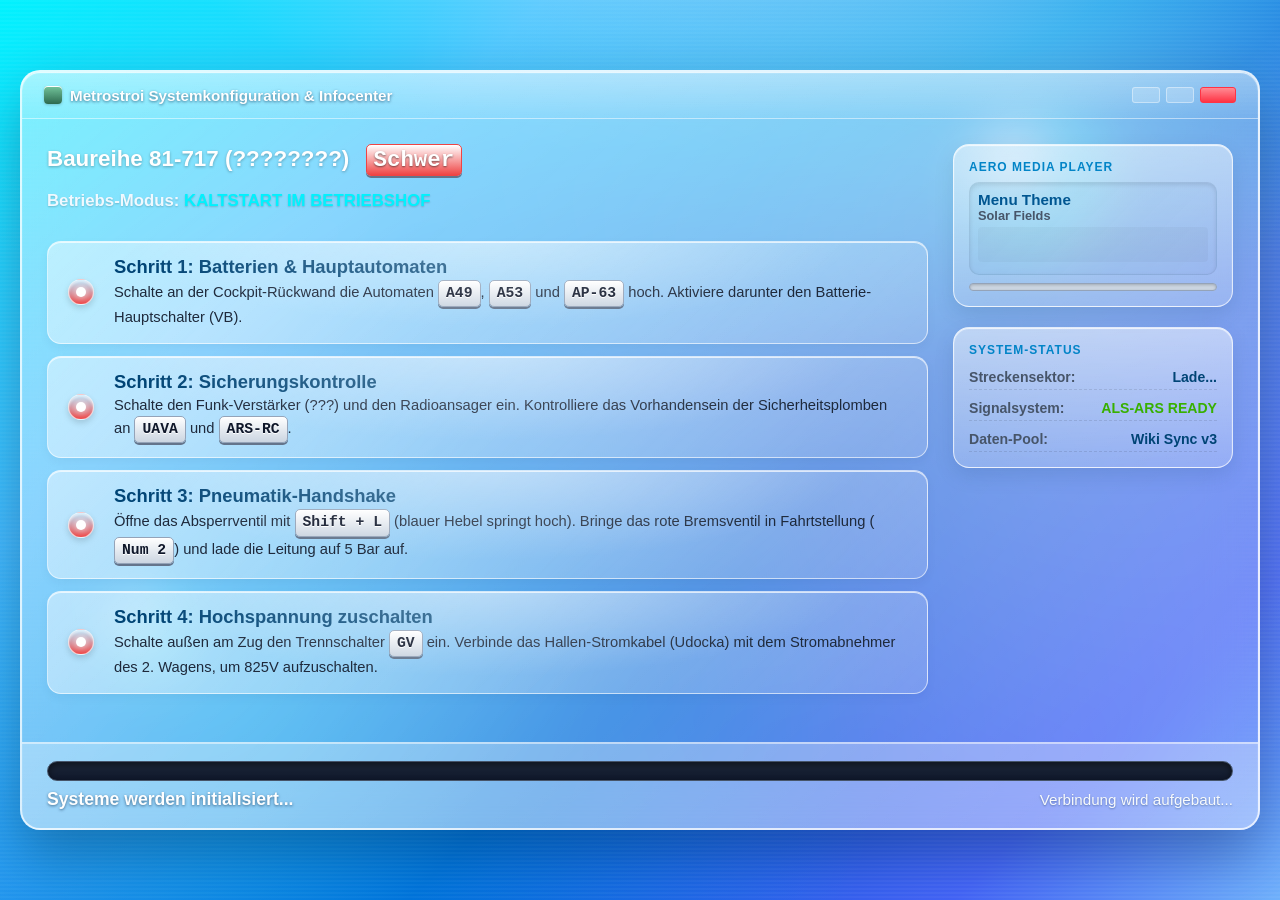
==== commit a1c8aa3b: "Update index.html" ====
--- a/index.html
+++ b/index.html
@@ -94,36 +94,36 @@
 
     </div>
 
+    <audio id="loading-music"></audio>
+
     <script>
-        // 1. GMOD PARAMETER ABGREIFEN
         const urlParams = new URLSearchParams(window.location.search);
         const mapName = urlParams.get('mapname');
         if (mapName) document.getElementById('map-name').innerText = mapName;
 
-        // 2. ERWEITERTER POOL MIT TRAIN STATES (Akkurate Prozeduren aus deinen Wiki-Quelltexten)
         const trainPool = [
             {
-                title: "Baureihe 81-717 (Номерной)",
+                title: "Baureihe 81-717 (????????)",
                 state: "Kaltstart im Betriebshof",
                 difficulty: "Schwer",
                 diffColor: "#ef4444",
                 steps: [
-                    { title: "Batterien & Hauptautomaten", desc: "Schalte an der Cockpit-Rückwand die Automaten <span class='key-badge'>A49</span>, <span class='key-badge'>A53</span> und <span class='key-badge'>AP-63</span> hoch[cite: 16]. Aktiviere darunter den Batterie-Hauptschalter (Spannung ≥62 V prüfen)[cite: 15, 16]." },
-                    { title: "Sicherungskontrolle", desc: "Schalte den Funk-Verstärker (УНЧ) und den Radioansager ein[cite: 16]. Kontrolliere das Vorhandensein der Sicherheitsplomben an <span class='key-badge'>UAVA</span> und <span class='key-badge'>ARS-RC</span>[cite: 17, 18]." },
-                    { title: "Pneumatik-Handshake", desc: "Öffne das Absperrventil mit <span class='key-badge'>Shift + L</span> (blauer Hebel springt hoch)[cite: 19]. Bringe das rote Bremsventil in Fahrtstellung (<span class='key-badge'>Num 2</span>) und lade die Leitung auf 5 Bar auf[cite: 19]." },
-                    { title: "Hochspannung zuschalten", desc: "Schalte außen am Zug den Trennschalter <span class='key-badge'>GV</span> ein[cite: 21]. Verbinde das Hallen-Stromkabel (Udočka) mit dem Stromabnehmer des 2. Wagens, um 825V aufzuschalten[cite: 15, 26]." }
-                ]
-            },
-            {
-                title: "Baureihe 81-717 (Номерной)",
+                    { title: "Batterien & Hauptautomaten", desc: "Schalte an der Cockpit-Rückwand die Automaten <span class='key-badge'>A49</span>, <span class='key-badge'>A53</span> und <span class='key-badge'>AP-63</span> hoch. Aktiviere darunter den Batterie-Hauptschalter (VB)." },
+                    { title: "Sicherungskontrolle", desc: "Schalte den Funk-Verstärker (???) und den Radioansager ein. Kontrolliere das Vorhandensein der Sicherheitsplomben an <span class='key-badge'>UAVA</span> und <span class='key-badge'>ARS-RC</span>." },
+                    { title: "Pneumatik-Handshake", desc: "Öffne das Absperrventil mit <span class='key-badge'>Shift + L</span> (blauer Hebel springt hoch). Bringe das rote Bremsventil in Fahrtstellung (<span class='key-badge'>Num 2</span>) und lade die Leitung auf 5 Bar auf." },
+                    { title: "Hochspannung zuschalten", desc: "Schalte außen am Zug den Trennschalter <span class='key-badge'>GV</span> ein. Verbinde das Hallen-Stromkabel (Udocka) mit dem Stromabnehmer des 2. Wagens, um 825V aufzuschalten." }
+                ]
+            },
+            {
+                title: "Baureihe 81-717 (????????)",
                 state: "Wendeanlage & Kehrgleis",
                 difficulty: "Mittel",
                 diffColor: "#f59e0b",
                 steps: [
-                    { title: "Fahrgasträumung", desc: "Nach Ankunft an der Endstation kontrollierst du die ersten beiden Wagen auf Fahrgäste  und schließt die Türen mit <span class='key-badge'>V</span>[cite: 181]. Fahre per Signal in das Kehrgleis ein[cite: 183]." },
-                    { title: "Kabinen-Deaktivierung", desc: "Bringe das Bremsventil in Vollbremsung (PST), schließe die Trennhähne (<span class='key-badge'>Shift + L</span>), stelle den Reverser auf Null (<span class='key-badge'>9</span>) und ziehe ihn ab (<span class='key-badge'>Shift + 7</span>)[cite: 185, 186, 187]." },
-                    { title: "Interieur-Inspektion", desc: "Sperre die Kabinentür mit dem Dreikantschlüssel ab[cite: 187]. Gehe durch die Wagons zur entgegengesetzten Zugspitze und überprüfe dabei Feuerlöscher und Türschwellen[cite: 188]." },
-                    { title: "Gegenseite aufrüsten", desc: "In der neuen Frontkabine: Sobald das manuelle Rangiersignal auf 'Erlaubt' springt, richtest du die Kabine ein (Reverser vorwärts, Ventile auf, ARS an) und fährst zum Bahnsteig[cite: 189, 191]." }
+                    { title: "Fahrgasträumung", desc: "Nach Ankunft an der Endstation kontrollierst du die ersten beiden Wagen auf Fahrgäste und schließt die Türen mit <span class='key-badge'>V</span>. Fahre per Signal in das Kehrgleis ein." },
+                    { title: "Kabinen-Deaktivierung", desc: "Bringe das Bremsventil in Vollbremsung (PST), schließe die Trennhähne (<span class='key-badge'>Shift + L</span>), stelle den Reverser auf Null (<span class='key-badge'>9</span>) und ziehe ihn ab (<span class='key-badge'>Shift + 7</span>)." },
+                    { title: "Interieur-Inspektion", desc: "Sperre die Kabinentür mit dem Dreikantschlüssel ab. Gehe durch die Wagons zur entgegengesetzten Zugspitze und überprüfe dabei Feuerlöscher und Türschwellen." },
+                    { title: "Gegenseite aufrüsten", desc: "In der neuen Frontkabine: Sobald das manuelle Rangiersignal auf 'Erlaubt' springt, richtest du die Kabine ein (Reverser vorwärts, Ventile auf, ARS an) und fährst zum Bahnsteig." }
                 ]
             },
             {
@@ -132,39 +132,38 @@
                 difficulty: "Schwer",
                 diffColor: "#ef4444",
                 steps: [
-                    { title: "Erwachen auf der Strecke", desc: "Schalte im finsteren Abstellgleis den Batterie-Hauptschalter und das Notlicht ein[cite: 102, 105]. Aktiviere den Sicherungsautomaten <span class='key-badge'>AV-8A</span> sowie das Funkgerät[cite: 102]." },
-                    { title: "Zwischenwagen-Check", desc: "Wandere durch die Wagons zur Heckkabine. Schalte in jedem Wagon die Batterie ein, prüfe den Bremszylinderdruck (2.2 - 2.4 Bar) und kontrolliere die Handbremsen[cite: 105, 106]." },
-                    { title: "Heck-Konfiguration", desc: "Öffne in der Heckkabine die Trennhähne, lade die Hauptleitung auf 5 Bar im Fahrtstellung-Modus (Stufe II) und aktiviere das ARS-System (Klingelton per <span class='key-badge'>Leertaste</span> quittieren)[cite: 110, 111, 113]." },
-                    { title: "Rollfähigkeits-Prüfung", desc: "Kehre in die Front zurück, öffne die Ventile, schalte ARS ein[cite: 118, 119]. Prüfe die Rollfähigkeit (Nakat) mit Fahrstufe <span class='key-badge'>X1</span>, um das automatische Zurückrollen (Protiwoskatywanije) zu blockieren[cite: 227, 228, 229]." }
-                ]
-            },
-            {
-                title: "Baureihe 81-722 (Юбилейный)",
+                    { title: "Erwachen auf der Strecke", desc: "Schalte im finsteren Abstellgleis den Batterie-Hauptschalter und das Notlicht ein. Aktiviere den Sicherungsautomaten <span class='key-badge'>AV-8A</span> sowie das Funkgerät." },
+                    { title: "Zwischenwagen-Check", desc: "Wandere durch die Wagons zur Heckkabine. Schalte in jedem Wagon die Batterie ein, prüfe den Bremszylinderdruck (2.2 - 2.4 Bar) und kontrolliere die Handbremsen." },
+                    { title: "Heck-Konfiguration", desc: "Öffne in der Heckkabine die Trennhähne, lade die Hauptleitung auf 5 Bar im Fahrtstellung-Modus (Stufe II) und aktiviere das ARS-System (Klingelton per <span class='key-badge'>Leertaste</span> quittieren)." },
+                    { title: "Rollfähigkeits-Prüfung", desc: "Kehre in die Front zurück, öffne die Ventile, schalte ARS ein. Prüfe die Rollfähigkeit (Nakat) mit Fahrstufe <span class='key-badge'>X1</span>, um das automatische Zurückrollen (Protiwoskatywanije) zu blockieren." }
+                ]
+            },
+            {
+                title: "Baureihe 81-722 (?????????)",
                 state: "Kaltstart im Betriebshof",
                 difficulty: "Schwer",
                 diffColor: "#ef4444",
                 steps: [
-                    { title: "Bordnetz booten", desc: "Halte an der Cockpit-Rückwand die Taste <span class='key-badge'>Включение БС</span> für 3-5 Sekunden gedrückt, bis die Displays hochfahren[cite: 324]. Aktiviere alle Sicherungsautomaten[cite: 324]." },
-                    { title: "MFDU-Anmeldung", desc: "Tippe auf dem Touch-Display (MFDU) auf 'Aktivieren' (leuchtet blau)[cite: 326]. Konfiguriere Route, Linie und Fahrernummer über die Funktionstasten <span class='key-badge'>F1</span> und <span class='key-badge'>F2</span>[cite: 325, 328]." },
-                    { title: "BARS-Zwangsbremsung lösen", desc: "Reverser vorwärts (<span class='key-badge'>0</span>)[cite: 330]. Falls der BARS-Computer blockiert (Luft zischt), stelle den Reverser kurz auf Null (<span class='key-badge'>9</span>), starte das ARS am Kippschalter neu und schalte wieder auf Vorwärts (<span class='key-badge'>0</span>)[cite: 330, 331]." },
-                    { title: "Sicherheits-Pedalsperre", desc: "<strong>Wichtig:</strong> Halte vor dem Anfahren zwingend die Sicherheits-Pedalerie (<span class='key-badge'>Shift + Leertaste</span>) gedrückt, da der Zug sonst trotz gewählter Fahrstufe absolut blockiert[cite: 278, 280]." }
-                ]
-            },
-            {
-                title: "Baureihe 81-720 (Яуза)",
+                    { title: "Bordnetz booten", desc: "Halte an der Cockpit-Rückwand die Taste <span class='key-badge'>????????? ??</span> für 3-5 Sekunden gedrückt, bis die Systemrelais klacken und die Bildschirme booten. Aktiviere alle Sicherungsautomaten." },
+                    { title: "MFDU-Anmeldung", desc: "Tippe auf dem Touch-Display (MFDU) auf 'Aktivieren' (leuchtet blau). Konfiguriere Route, Linie und Fahrernummer über die Funktionstasten <span class='key-badge'>F1</span> und <span class='key-badge'>F2</span>." },
+                    { title: "BARS-Zwangsbremsung lösen", desc: "Reverser vorwärts (<span class='key-badge'>0</span>). Falls der BARS-Computer blockiert (Luft zischt), stelle den Reverser kurz auf Null (<span class='key-badge'>9</span>), starte das ARS am Kippschalter neu und schalte wieder auf Vorwärts (<span class='key-badge'>0</span>)." },
+                    { title: "Sicherheits-Pedalsperre", desc: "<strong>Wichtig:</strong> Halte vor dem Anfahren zwingend die Sicherheits-Pedalerie (<span class='key-badge'>Shift + Leertaste</span>) gedrückt, da der Zug sonst trotz gewählter Fahrstufe absolut blockiert." }
+                ]
+            },
+            {
+                title: "Baureihe 81-720 (????)",
                 state: "Vollständig fahrbereit",
                 difficulty: "Einfach",
                 diffColor: "#38b000",
                 steps: [
-                    { title: "Zentralanmeldung", desc: "Da der Zug bereits fahrbereit spawnt, setzt du dich auf den Fahrersitz und gibst am 'Витязь'-Computer das Standardpasswort <span class='key-badge'>1234</span> ein (<span class='key-badge'>Alt + Numpad</span>)[cite: 296, 302]." },
-                    { title: "Verband verifizieren", desc: "Stecke den Reverser mit <span class='key-badge'>Shift + 0</span> ein und lege ihn auf Vorwärts (<span class='key-badge'>0</span>)[cite: 302]. Bestätige die angezeigte Wagonanzahl am Monitor mit der Taste <span class='key-badge'>Ввод</span>[cite: 303]." },
-                    { title: "Aggregate zuschalten", desc: "Aktiviere auf der rechten Schalterkonsole (PME) den Kompressor (MK), den statischen Umformer (PSN) sowie die Fahrgastraumbeleuchtung und Scheinwerfer[cite: 305]." },
-                    { title: "Schnellschalter & Abfahrt", desc: "Drücke <span class='key-badge'>G</span>, um den elektronischen Schnellschalter (BV) einzulegen[cite: 308]. Schließe die Türen über das 'Витязь'-Menü und bewege den Fahrhebel (<span class='key-badge'>W</span>) sanft nach vorne[cite: 309]." }
+                    { title: "Zentralanmeldung", desc: "Da der Zug bereits fahrbereit spawnt, setzt du dich auf den Fahrersitz und gibst am '??????'-Computer das Standardpasswort <span class='key-badge'>1234</span> ein (<span class='key-badge'>Alt + Numpad</span>)." },
+                    { title: "Verband verifizieren", desc: "Stecke den Reverser mit <span class='key-badge'>Shift + 0</span> ein und lege ihn auf Vorwärts (<span class='key-badge'>0</span>). Bestätige die angezeigte Wagonanzahl am Monitor mit der Taste <span class='key-badge'>????</span>." },
+                    { title: "Aggregate zuschalten", desc: "Aktiviere auf der rechten Schalterkonsole (PME) den Kompressor (MK), den statischen Umformer (PSN) sowie die Fahrgastraumbeleuchtung und Scheinwerfer." },
+                    { title: "Schnellschalter & Abfahrt", desc: "Drücke <span class='key-badge'>G</span>, um den elektronischen Schnellschalter (BV) einzulegen. Schließe die Türen über das '??????'-Menü und bewege den Fahrhebel (<span class='key-badge'>W</span>) sanft nach vorne." }
                 ]
             }
         ];
 
-        // Würfel-Logik ausführen
         const randomSelection = trainPool[Math.floor(Math.random() * trainPool.length)];
         document.getElementById("train-title").innerText = randomSelection.title;
         document.getElementById("train-state").innerText = randomSelection.state;
@@ -191,7 +190,6 @@
             `;
         });
 
-        // 3. PLAYLIST & AUDIO ENGINE
         const playlist = [
             { path: "music/kate.mp3", title: "Kate", artist: "Solar Fields" },
             { path: "music/still-alive.mp3", title: "Still Alive", artist: "Lisa Miskovsky / Solar Fields" },
@@ -216,8 +214,13 @@
                 bufferLength = analyser.frequencyBinCount;
                 dataArray = new Uint8Array(bufferLength);
                 isAudioSetup = true;
+                
+                // BEHOBEN: AudioContext forcieren für den Fall, dass Gmod den Stream blockiert
+                if (audioCtx.state === 'suspended') {
+                    audioCtx.resume();
+                }
                 renderAudioReaction();
-            } catch(e) { console.log("Audio Engine wartet."); }
+            } catch(e) { console.log("Audio Engine blockiert."); }
         }
 
         function playRandomSong() {
@@ -276,7 +279,6 @@
         audio.addEventListener('ended', playRandomSong);
         playRandomSong();
 
-        // Gmod Ladebalken-Schnittstellen
         let totalFiles = 0, neededFiles = 0;
         function SetStatusChanged(status) { document.getElementById("status-text").innerText = status; }
         function SetFilesTotal(total) { if (total > totalFiles) totalFiles = total; }
@@ -291,4 +293,4 @@
         function DownloadingFile(fileName) { document.getElementById("current-file").innerText = "Datenstrom: " + fileName; }
     </script>
 </body>
-</html>+</html>
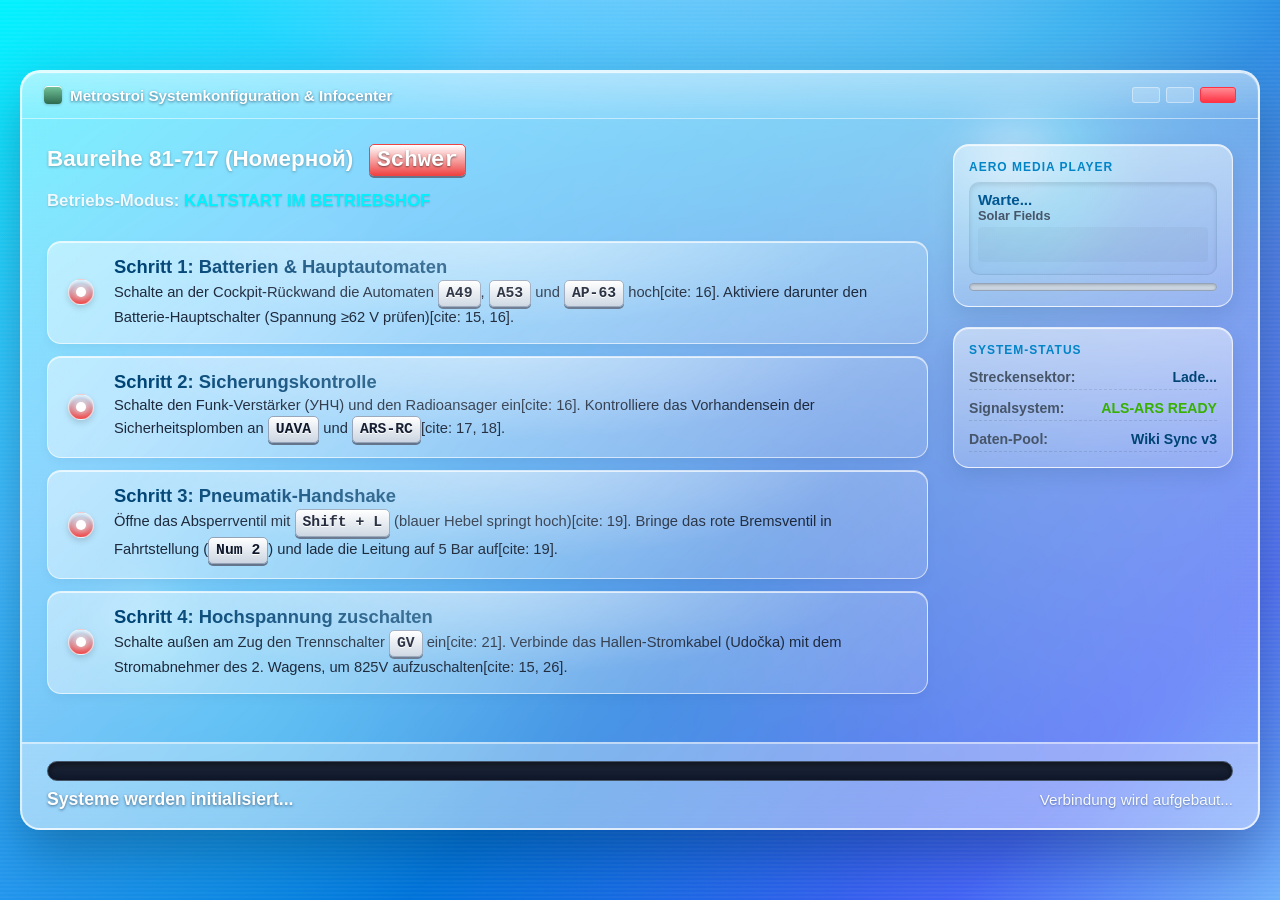
==== commit 5fdf1245: "Add files via upload" ====
--- a/index.html
+++ b/index.html
@@ -94,36 +94,36 @@
 
     </div>
 
-    <audio id="loading-music"></audio>
-
     <script>
+        // 1. GMOD PARAMETER ABGREIFEN
         const urlParams = new URLSearchParams(window.location.search);
         const mapName = urlParams.get('mapname');
         if (mapName) document.getElementById('map-name').innerText = mapName;
 
+        // 2. ERWEITERTER POOL MIT TRAIN STATES (Akkurate Prozeduren aus deinen Wiki-Quelltexten)
         const trainPool = [
             {
-                title: "Baureihe 81-717 (????????)",
+                title: "Baureihe 81-717 (Номерной)",
                 state: "Kaltstart im Betriebshof",
                 difficulty: "Schwer",
                 diffColor: "#ef4444",
                 steps: [
-                    { title: "Batterien & Hauptautomaten", desc: "Schalte an der Cockpit-Rückwand die Automaten <span class='key-badge'>A49</span>, <span class='key-badge'>A53</span> und <span class='key-badge'>AP-63</span> hoch. Aktiviere darunter den Batterie-Hauptschalter (VB)." },
-                    { title: "Sicherungskontrolle", desc: "Schalte den Funk-Verstärker (???) und den Radioansager ein. Kontrolliere das Vorhandensein der Sicherheitsplomben an <span class='key-badge'>UAVA</span> und <span class='key-badge'>ARS-RC</span>." },
-                    { title: "Pneumatik-Handshake", desc: "Öffne das Absperrventil mit <span class='key-badge'>Shift + L</span> (blauer Hebel springt hoch). Bringe das rote Bremsventil in Fahrtstellung (<span class='key-badge'>Num 2</span>) und lade die Leitung auf 5 Bar auf." },
-                    { title: "Hochspannung zuschalten", desc: "Schalte außen am Zug den Trennschalter <span class='key-badge'>GV</span> ein. Verbinde das Hallen-Stromkabel (Udocka) mit dem Stromabnehmer des 2. Wagens, um 825V aufzuschalten." }
-                ]
-            },
-            {
-                title: "Baureihe 81-717 (????????)",
+                    { title: "Batterien & Hauptautomaten", desc: "Schalte an der Cockpit-Rückwand die Automaten <span class='key-badge'>A49</span>, <span class='key-badge'>A53</span> und <span class='key-badge'>AP-63</span> hoch[cite: 16]. Aktiviere darunter den Batterie-Hauptschalter (Spannung ≥62 V prüfen)[cite: 15, 16]." },
+                    { title: "Sicherungskontrolle", desc: "Schalte den Funk-Verstärker (УНЧ) und den Radioansager ein[cite: 16]. Kontrolliere das Vorhandensein der Sicherheitsplomben an <span class='key-badge'>UAVA</span> und <span class='key-badge'>ARS-RC</span>[cite: 17, 18]." },
+                    { title: "Pneumatik-Handshake", desc: "Öffne das Absperrventil mit <span class='key-badge'>Shift + L</span> (blauer Hebel springt hoch)[cite: 19]. Bringe das rote Bremsventil in Fahrtstellung (<span class='key-badge'>Num 2</span>) und lade die Leitung auf 5 Bar auf[cite: 19]." },
+                    { title: "Hochspannung zuschalten", desc: "Schalte außen am Zug den Trennschalter <span class='key-badge'>GV</span> ein[cite: 21]. Verbinde das Hallen-Stromkabel (Udočka) mit dem Stromabnehmer des 2. Wagens, um 825V aufzuschalten[cite: 15, 26]." }
+                ]
+            },
+            {
+                title: "Baureihe 81-717 (Номерной)",
                 state: "Wendeanlage & Kehrgleis",
                 difficulty: "Mittel",
                 diffColor: "#f59e0b",
                 steps: [
-                    { title: "Fahrgasträumung", desc: "Nach Ankunft an der Endstation kontrollierst du die ersten beiden Wagen auf Fahrgäste und schließt die Türen mit <span class='key-badge'>V</span>. Fahre per Signal in das Kehrgleis ein." },
-                    { title: "Kabinen-Deaktivierung", desc: "Bringe das Bremsventil in Vollbremsung (PST), schließe die Trennhähne (<span class='key-badge'>Shift + L</span>), stelle den Reverser auf Null (<span class='key-badge'>9</span>) und ziehe ihn ab (<span class='key-badge'>Shift + 7</span>)." },
-                    { title: "Interieur-Inspektion", desc: "Sperre die Kabinentür mit dem Dreikantschlüssel ab. Gehe durch die Wagons zur entgegengesetzten Zugspitze und überprüfe dabei Feuerlöscher und Türschwellen." },
-                    { title: "Gegenseite aufrüsten", desc: "In der neuen Frontkabine: Sobald das manuelle Rangiersignal auf 'Erlaubt' springt, richtest du die Kabine ein (Reverser vorwärts, Ventile auf, ARS an) und fährst zum Bahnsteig." }
+                    { title: "Fahrgasträumung", desc: "Nach Ankunft an der Endstation kontrollierst du die ersten beiden Wagen auf Fahrgäste  und schließt die Türen mit <span class='key-badge'>V</span>[cite: 181]. Fahre per Signal in das Kehrgleis ein[cite: 183]." },
+                    { title: "Kabinen-Deaktivierung", desc: "Bringe das Bremsventil in Vollbremsung (PST), schließe die Trennhähne (<span class='key-badge'>Shift + L</span>), stelle den Reverser auf Null (<span class='key-badge'>9</span>) und ziehe ihn ab (<span class='key-badge'>Shift + 7</span>)[cite: 185, 186, 187]." },
+                    { title: "Interieur-Inspektion", desc: "Sperre die Kabinentür mit dem Dreikantschlüssel ab[cite: 187]. Gehe durch die Wagons zur entgegengesetzten Zugspitze und überprüfe dabei Feuerlöscher und Türschwellen[cite: 188]." },
+                    { title: "Gegenseite aufrüsten", desc: "In der neuen Frontkabine: Sobald das manuelle Rangiersignal auf 'Erlaubt' springt, richtest du die Kabine ein (Reverser vorwärts, Ventile auf, ARS an) und fährst zum Bahnsteig[cite: 189, 191]." }
                 ]
             },
             {
@@ -132,38 +132,39 @@
                 difficulty: "Schwer",
                 diffColor: "#ef4444",
                 steps: [
-                    { title: "Erwachen auf der Strecke", desc: "Schalte im finsteren Abstellgleis den Batterie-Hauptschalter und das Notlicht ein. Aktiviere den Sicherungsautomaten <span class='key-badge'>AV-8A</span> sowie das Funkgerät." },
-                    { title: "Zwischenwagen-Check", desc: "Wandere durch die Wagons zur Heckkabine. Schalte in jedem Wagon die Batterie ein, prüfe den Bremszylinderdruck (2.2 - 2.4 Bar) und kontrolliere die Handbremsen." },
-                    { title: "Heck-Konfiguration", desc: "Öffne in der Heckkabine die Trennhähne, lade die Hauptleitung auf 5 Bar im Fahrtstellung-Modus (Stufe II) und aktiviere das ARS-System (Klingelton per <span class='key-badge'>Leertaste</span> quittieren)." },
-                    { title: "Rollfähigkeits-Prüfung", desc: "Kehre in die Front zurück, öffne die Ventile, schalte ARS ein. Prüfe die Rollfähigkeit (Nakat) mit Fahrstufe <span class='key-badge'>X1</span>, um das automatische Zurückrollen (Protiwoskatywanije) zu blockieren." }
-                ]
-            },
-            {
-                title: "Baureihe 81-722 (?????????)",
+                    { title: "Erwachen auf der Strecke", desc: "Schalte im finsteren Abstellgleis den Batterie-Hauptschalter und das Notlicht ein[cite: 102, 105]. Aktiviere den Sicherungsautomaten <span class='key-badge'>AV-8A</span> sowie das Funkgerät[cite: 102]." },
+                    { title: "Zwischenwagen-Check", desc: "Wandere durch die Wagons zur Heckkabine. Schalte in jedem Wagon die Batterie ein, prüfe den Bremszylinderdruck (2.2 - 2.4 Bar) und kontrolliere die Handbremsen[cite: 105, 106]." },
+                    { title: "Heck-Konfiguration", desc: "Öffne in der Heckkabine die Trennhähne, lade die Hauptleitung auf 5 Bar im Fahrtstellung-Modus (Stufe II) und aktiviere das ARS-System (Klingelton per <span class='key-badge'>Leertaste</span> quittieren)[cite: 110, 111, 113]." },
+                    { title: "Rollfähigkeits-Prüfung", desc: "Kehre in die Front zurück, öffne die Ventile, schalte ARS ein[cite: 118, 119]. Prüfe die Rollfähigkeit (Nakat) mit Fahrstufe <span class='key-badge'>X1</span>, um das automatische Zurückrollen (Protiwoskatywanije) zu blockieren[cite: 227, 228, 229]." }
+                ]
+            },
+            {
+                title: "Baureihe 81-722 (Юбилейный)",
                 state: "Kaltstart im Betriebshof",
                 difficulty: "Schwer",
                 diffColor: "#ef4444",
                 steps: [
-                    { title: "Bordnetz booten", desc: "Halte an der Cockpit-Rückwand die Taste <span class='key-badge'>????????? ??</span> für 3-5 Sekunden gedrückt, bis die Systemrelais klacken und die Bildschirme booten. Aktiviere alle Sicherungsautomaten." },
-                    { title: "MFDU-Anmeldung", desc: "Tippe auf dem Touch-Display (MFDU) auf 'Aktivieren' (leuchtet blau). Konfiguriere Route, Linie und Fahrernummer über die Funktionstasten <span class='key-badge'>F1</span> und <span class='key-badge'>F2</span>." },
-                    { title: "BARS-Zwangsbremsung lösen", desc: "Reverser vorwärts (<span class='key-badge'>0</span>). Falls der BARS-Computer blockiert (Luft zischt), stelle den Reverser kurz auf Null (<span class='key-badge'>9</span>), starte das ARS am Kippschalter neu und schalte wieder auf Vorwärts (<span class='key-badge'>0</span>)." },
-                    { title: "Sicherheits-Pedalsperre", desc: "<strong>Wichtig:</strong> Halte vor dem Anfahren zwingend die Sicherheits-Pedalerie (<span class='key-badge'>Shift + Leertaste</span>) gedrückt, da der Zug sonst trotz gewählter Fahrstufe absolut blockiert." }
-                ]
-            },
-            {
-                title: "Baureihe 81-720 (????)",
+                    { title: "Bordnetz booten", desc: "Halte an der Cockpit-Rückwand die Taste <span class='key-badge'>Включение БС</span> für 3-5 Sekunden gedrückt, bis die Displays hochfahren[cite: 324]. Aktiviere alle Sicherungsautomaten[cite: 324]." },
+                    { title: "MFDU-Anmeldung", desc: "Tippe auf dem Touch-Display (MFDU) auf 'Aktivieren' (leuchtet blau)[cite: 326]. Konfiguriere Route, Linie und Fahrernummer über die Funktionstasten <span class='key-badge'>F1</span> und <span class='key-badge'>F2</span>[cite: 325, 328]." },
+                    { title: "BARS-Zwangsbremsung lösen", desc: "Reverser vorwärts (<span class='key-badge'>0</span>)[cite: 330]. Falls der BARS-Computer blockiert (Luft zischt), stelle den Reverser kurz auf Null (<span class='key-badge'>9</span>), starte das ARS am Kippschalter neu und schalte wieder auf Vorwärts (<span class='key-badge'>0</span>)[cite: 330, 331]." },
+                    { title: "Sicherheits-Pedalsperre", desc: "<strong>Wichtig:</strong> Halte vor dem Anfahren zwingend die Sicherheits-Pedalerie (<span class='key-badge'>Shift + Leertaste</span>) gedrückt, da der Zug sonst trotz gewählter Fahrstufe absolut blockiert[cite: 278, 280]." }
+                ]
+            },
+            {
+                title: "Baureihe 81-720 (Яуза)",
                 state: "Vollständig fahrbereit",
                 difficulty: "Einfach",
                 diffColor: "#38b000",
                 steps: [
-                    { title: "Zentralanmeldung", desc: "Da der Zug bereits fahrbereit spawnt, setzt du dich auf den Fahrersitz und gibst am '??????'-Computer das Standardpasswort <span class='key-badge'>1234</span> ein (<span class='key-badge'>Alt + Numpad</span>)." },
-                    { title: "Verband verifizieren", desc: "Stecke den Reverser mit <span class='key-badge'>Shift + 0</span> ein und lege ihn auf Vorwärts (<span class='key-badge'>0</span>). Bestätige die angezeigte Wagonanzahl am Monitor mit der Taste <span class='key-badge'>????</span>." },
-                    { title: "Aggregate zuschalten", desc: "Aktiviere auf der rechten Schalterkonsole (PME) den Kompressor (MK), den statischen Umformer (PSN) sowie die Fahrgastraumbeleuchtung und Scheinwerfer." },
-                    { title: "Schnellschalter & Abfahrt", desc: "Drücke <span class='key-badge'>G</span>, um den elektronischen Schnellschalter (BV) einzulegen. Schließe die Türen über das '??????'-Menü und bewege den Fahrhebel (<span class='key-badge'>W</span>) sanft nach vorne." }
+                    { title: "Zentralanmeldung", desc: "Da der Zug bereits fahrbereit spawnt, setzt du dich auf den Fahrersitz und gibst am 'Витязь'-Computer das Standardpasswort <span class='key-badge'>1234</span> ein (<span class='key-badge'>Alt + Numpad</span>)[cite: 296, 302]." },
+                    { title: "Verband verifizieren", desc: "Stecke den Reverser mit <span class='key-badge'>Shift + 0</span> ein und lege ihn auf Vorwärts (<span class='key-badge'>0</span>)[cite: 302]. Bestätige die angezeigte Wagonanzahl am Monitor mit der Taste <span class='key-badge'>Ввод</span>[cite: 303]." },
+                    { title: "Aggregate zuschalten", desc: "Aktiviere auf der rechten Schalterkonsole (PME) den Kompressor (MK), den statischen Umformer (PSN) sowie die Fahrgastraumbeleuchtung und Scheinwerfer[cite: 305]." },
+                    { title: "Schnellschalter & Abfahrt", desc: "Drücke <span class='key-badge'>G</span>, um den elektronischen Schnellschalter (BV) einzulegen[cite: 308]. Schließe die Türen über das 'Витязь'-Menü und bewege den Fahrhebel (<span class='key-badge'>W</span>) sanft nach vorne[cite: 309]." }
                 ]
             }
         ];
 
+        // Würfel-Logik ausführen
         const randomSelection = trainPool[Math.floor(Math.random() * trainPool.length)];
         document.getElementById("train-title").innerText = randomSelection.title;
         document.getElementById("train-state").innerText = randomSelection.state;
@@ -190,6 +191,7 @@
             `;
         });
 
+        // 3. PLAYLIST & AUDIO ENGINE
         const playlist = [
             { path: "music/kate.mp3", title: "Kate", artist: "Solar Fields" },
             { path: "music/still-alive.mp3", title: "Still Alive", artist: "Lisa Miskovsky / Solar Fields" },
@@ -214,13 +216,8 @@
                 bufferLength = analyser.frequencyBinCount;
                 dataArray = new Uint8Array(bufferLength);
                 isAudioSetup = true;
-                
-                // BEHOBEN: AudioContext forcieren für den Fall, dass Gmod den Stream blockiert
-                if (audioCtx.state === 'suspended') {
-                    audioCtx.resume();
-                }
                 renderAudioReaction();
-            } catch(e) { console.log("Audio Engine blockiert."); }
+            } catch(e) { console.log("Audio Engine wartet."); }
         }
 
         function playRandomSong() {
@@ -279,6 +276,7 @@
         audio.addEventListener('ended', playRandomSong);
         playRandomSong();
 
+        // Gmod Ladebalken-Schnittstellen
         let totalFiles = 0, neededFiles = 0;
         function SetStatusChanged(status) { document.getElementById("status-text").innerText = status; }
         function SetFilesTotal(total) { if (total > totalFiles) totalFiles = total; }
@@ -293,4 +291,4 @@
         function DownloadingFile(fileName) { document.getElementById("current-file").innerText = "Datenstrom: " + fileName; }
     </script>
 </body>
-</html>
+</html>
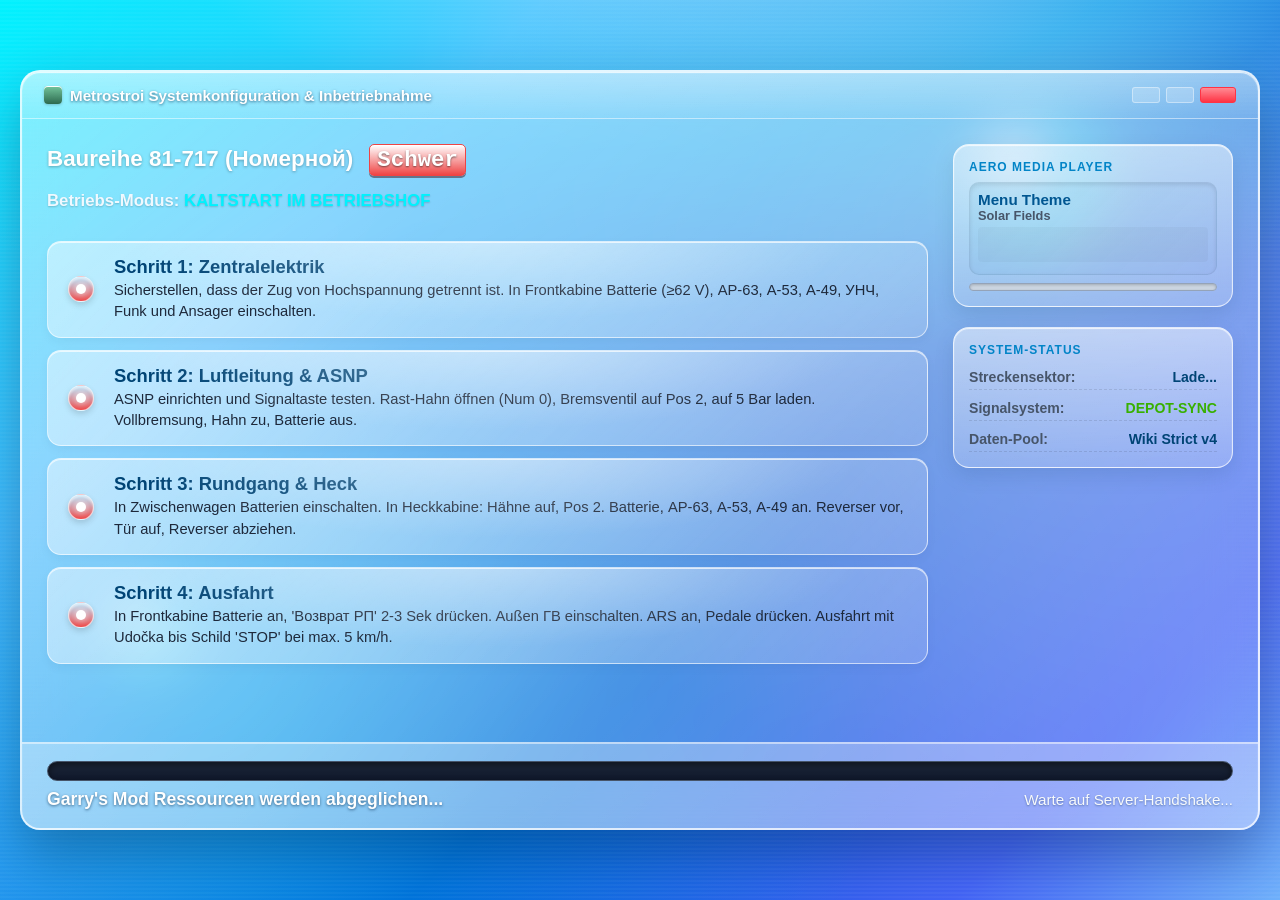
==== commit e68c25e8: "Add files via upload" ====
--- a/index.html
+++ b/index.html
@@ -2,7 +2,7 @@
 <html lang="de">
 <head>
     <meta charset="UTF-8">
-    <title>Metrostroi Transit Authority - OS Dashboard</title>
+    <title>Metrostroi Transit Authority - Control Center</title>
     <link rel="icon" href="data:;base64,iVBORw0KGgo=">
     <link rel="stylesheet" href="style.css">
 </head>
@@ -23,7 +23,7 @@
         <div class="app-header">
             <div class="app-title-group">
                 <div class="app-icon"></div>
-                <span class="app-title-text">Metrostroi Systemkonfiguration & Infocenter</span>
+                <span class="app-title-text">Metrostroi Systemkonfiguration & Inbetriebnahme</span>
             </div>
             <div class="window-controls">
                 <div class="win-btn win-min"></div>
@@ -52,8 +52,8 @@
                 <div class="sidebar-gadget music-gadget">
                     <span class="gadget-label">Aero Media Player</span>
                     <div class="music-info">
-                        <span class="music-title" id="track-title">Warte...</span>
-                        <span class="music-artist" id="track-artist">Solar Fields</span>
+                        <span class="music-title" id="track-title">Lade Titel...</span>
+                        <span class="music-artist" id="track-artist">System</span>
                         <canvas id="vis-canvas" width="220" height="35"></canvas>
                     </div>
                     <div class="music-progress-container">
@@ -70,11 +70,11 @@
                         </div>
                         <div class="diag-row">
                             <span class="diag-label">Signalsystem:</span>
-                            <span class="diag-value" style="color: #38b000; font-weight: bold;">ALS-ARS READY</span>
+                            <span class="diag-value" style="color: #38b000; font-weight: bold;">DEPOT-SYNC</span>
                         </div>
                         <div class="diag-row">
                             <span class="diag-label">Daten-Pool:</span>
-                            <span class="diag-value">Wiki Sync v3</span>
+                            <span class="diag-value">Wiki Strict v4</span>
                         </div>
                     </div>
                 </div>
@@ -87,55 +87,71 @@
                 <div class="progress-bar" id="load-progress"></div>
             </div>
             <div class="status-layout">
-                <div id="status-text">Systeme werden initialisiert...</div>
-                <div id="current-file">Verbindung wird aufgebaut...</div>
+                <div id="status-text">Garry's Mod Ressourcen werden abgeglichen...</div>
+                <div id="current-file">Warte auf Server-Handshake...</div>
             </div>
         </div>
 
     </div>
 
+    <audio id="loading-music"></audio>
+
     <script>
-        // 1. GMOD PARAMETER ABGREIFEN
+        // Gmod Parameter abgreifen
         const urlParams = new URLSearchParams(window.location.search);
         const mapName = urlParams.get('mapname');
         if (mapName) document.getElementById('map-name').innerText = mapName;
 
-        // 2. ERWEITERTER POOL MIT TRAIN STATES (Akkurate Prozeduren aus deinen Wiki-Quelltexten)
+        // ----------------------------------------------------
+        // FAKTENBASIERTER TRAIN POOL (STRICT WIKI DATA)
+        // ----------------------------------------------------
         const trainPool = [
             {
-                title: "Baureihe 81-717 (Номерной)",
+                title: "Baureihe Ezh3 (81-710)",
                 state: "Kaltstart im Betriebshof",
                 difficulty: "Schwer",
                 diffColor: "#ef4444",
                 steps: [
-                    { title: "Batterien & Hauptautomaten", desc: "Schalte an der Cockpit-Rückwand die Automaten <span class='key-badge'>A49</span>, <span class='key-badge'>A53</span> und <span class='key-badge'>AP-63</span> hoch[cite: 16]. Aktiviere darunter den Batterie-Hauptschalter (Spannung ≥62 V prüfen)[cite: 15, 16]." },
-                    { title: "Sicherungskontrolle", desc: "Schalte den Funk-Verstärker (УНЧ) und den Radioansager ein[cite: 16]. Kontrolliere das Vorhandensein der Sicherheitsplomben an <span class='key-badge'>UAVA</span> und <span class='key-badge'>ARS-RC</span>[cite: 17, 18]." },
-                    { title: "Pneumatik-Handshake", desc: "Öffne das Absperrventil mit <span class='key-badge'>Shift + L</span> (blauer Hebel springt hoch)[cite: 19]. Bringe das rote Bremsventil in Fahrtstellung (<span class='key-badge'>Num 2</span>) und lade die Leitung auf 5 Bar auf[cite: 19]." },
-                    { title: "Hochspannung zuschalten", desc: "Schalte außen am Zug den Trennschalter <span class='key-badge'>GV</span> ein[cite: 21]. Verbinde das Hallen-Stromkabel (Udočka) mit dem Stromabnehmer des 2. Wagens, um 825V aufzuschalten[cite: 15, 26]." }
+                    { title: "Netz & Kontrolle", desc: "Überprüfen, dass kein 825V anliegt und die Udočka vom Stromabnehmer getrennt ist. In Frontkabine: Absperrhähne (НМ/ТМ) öffnen, Druck prüfen (TM 5.0-5.2 atm, NM ≥ 6 atm)." },
+                    { title: "Systeme booten", desc: "Batterie und Automat АВ-8А einschalten. Funkgerät einschalten. Reverser vorwärts. Vollbremsung einleiten, Hähne schließen, Bremsventil auf Pos I, Reverser abziehen." },
+                    { title: "Wagen-Check", desc: "Durch den Zug gehen: Batterien und АВ-8А in jedem Wagen zuschalten. In Heckkabine: Batterie an, Hähne auf, Bremsventil Pos II. Reverser vor, ARS an, Klingel abwarten, EPK-Kran auf." },
+                    { title: "Abfahrt", desc: "In Frontkabine: Hähne auf, Pos II. ARS an, Reverser vor. GV einschalten. Nach Udočka-Anschluss mit 'Ход-1' anrollen und max. 5 km/h fahren." }
                 ]
             },
             {
                 title: "Baureihe 81-717 (Номерной)",
-                state: "Wendeanlage & Kehrgleis",
+                state: "Kaltstart im Betriebshof",
+                difficulty: "Schwer",
+                diffColor: "#ef4444",
+                steps: [
+                    { title: "Zentralelektrik", desc: "Sicherstellen, dass der Zug von Hochspannung getrennt ist. In Frontkabine Batterie (≥62 V), АР-63, А-53, А-49, УНЧ, Funk und Ansager einschalten." },
+                    { title: "Luftleitung & ASNP", desc: "ASNP einrichten und Signaltaste testen. Rast-Hahn öffnen (Num 0), Bremsventil auf Pos 2, auf 5 Bar laden. Vollbremsung, Hahn zu, Batterie aus." },
+                    { title: "Rundgang & Heck", desc: "In Zwischenwagen Batterien einschalten. In Heckkabine: Hähne auf, Pos 2. Batterie, АР-63, А-53, А-49 an. Reverser vor, Tür auf, Reverser abziehen." },
+                    { title: "Ausfahrt", desc: "In Frontkabine Batterie an, 'Возврат РП' 2-3 Sek drücken. Außen ГВ einschalten. ARS an, Pedale drücken. Ausfahrt mit Udočka bis Schild 'STOP' bei max. 5 km/h." }
+                ]
+            },
+            {
+                title: "Baureihe 81-502 (Ema-502)",
+                state: "Kaltstart im Betriebshof",
                 difficulty: "Mittel",
                 diffColor: "#f59e0b",
                 steps: [
-                    { title: "Fahrgasträumung", desc: "Nach Ankunft an der Endstation kontrollierst du die ersten beiden Wagen auf Fahrgäste  und schließt die Türen mit <span class='key-badge'>V</span>[cite: 181]. Fahre per Signal in das Kehrgleis ein[cite: 183]." },
-                    { title: "Kabinen-Deaktivierung", desc: "Bringe das Bremsventil in Vollbremsung (PST), schließe die Trennhähne (<span class='key-badge'>Shift + L</span>), stelle den Reverser auf Null (<span class='key-badge'>9</span>) und ziehe ihn ab (<span class='key-badge'>Shift + 7</span>)[cite: 185, 186, 187]." },
-                    { title: "Interieur-Inspektion", desc: "Sperre die Kabinentür mit dem Dreikantschlüssel ab[cite: 187]. Gehe durch die Wagons zur entgegengesetzten Zugspitze und überprüfe dabei Feuerlöscher und Türschwellen[cite: 188]." },
-                    { title: "Gegenseite aufrüsten", desc: "In der neuen Frontkabine: Sobald das manuelle Rangiersignal auf 'Erlaubt' springt, richtest du die Kabine ein (Reverser vorwärts, Ventile auf, ARS an) und fährst zum Bahnsteig[cite: 189, 191]." }
+                    { title: "Kabine einrichten", desc: "In Frontkabine Batterie und Hochspannungsautomat einschalten. Plomben an ВРУ, КАХ, КАД etc. prüfen. ВКФ einschalten." },
+                    { title: "Tests durchführen", desc: "Reverser vorwärts. VUD entsperren, linke Türen öffnen. Reverser neutral und abziehen. VUD sperren." },
+                    { title: "Heck-Aufrüstung", desc: "In Zwischenwagen Batterien/Hochspannung an. Heckkabine: Batterie, Hochspannung, ВПР, УПО an. Reverser vor, Hähne auf, Vollbremsung." },
+                    { title: "Sicherheitspedale", desc: "Frontkabine: СОСД, ВПР, УПО an. Reverser vor. Hauptschalter ГВ an. Auf KVL-Zügen vor der Ausfahrt zwingend Sicherheitspedale (Shift+Leertaste) halten!" }
                 ]
             },
             {
-                title: "Baureihe 81-710 (Ezh3)",
-                state: "Inbetriebnahme nach Nachtabstellung",
+                title: "Baureihe 81-720 (Яуза)",
+                state: "Kaltstart im Betriebshof",
                 difficulty: "Schwer",
                 diffColor: "#ef4444",
                 steps: [
-                    { title: "Erwachen auf der Strecke", desc: "Schalte im finsteren Abstellgleis den Batterie-Hauptschalter und das Notlicht ein[cite: 102, 105]. Aktiviere den Sicherungsautomaten <span class='key-badge'>AV-8A</span> sowie das Funkgerät[cite: 102]." },
-                    { title: "Zwischenwagen-Check", desc: "Wandere durch die Wagons zur Heckkabine. Schalte in jedem Wagon die Batterie ein, prüfe den Bremszylinderdruck (2.2 - 2.4 Bar) und kontrolliere die Handbremsen[cite: 105, 106]." },
-                    { title: "Heck-Konfiguration", desc: "Öffne in der Heckkabine die Trennhähne, lade die Hauptleitung auf 5 Bar im Fahrtstellung-Modus (Stufe II) und aktiviere das ARS-System (Klingelton per <span class='key-badge'>Leertaste</span> quittieren)[cite: 110, 111, 113]." },
-                    { title: "Rollfähigkeits-Prüfung", desc: "Kehre in die Front zurück, öffne die Ventile, schalte ARS ein[cite: 118, 119]. Prüfe die Rollfähigkeit (Nakat) mit Fahrstufe <span class='key-badge'>X1</span>, um das automatische Zurückrollen (Protiwoskatywanije) zu blockieren[cite: 227, 228, 229]." }
+                    { title: "Vityaz Bootvorgang", desc: "Batterie und Automaten auf Панель поездной защиты einschalten. Zwischenwagen Batterien an. Frontkabine: Vityaz Passwort 1234 eingeben." },
+                    { title: "Wagen-Verwaltung", desc: "Reverser vorwärts. Im Vityaz Menü 'Номера вагонов' prüfen und mit Ввод (Enter) bestätigen. Auf ПМВ: Kompressor, ПСН, Licht, Scheinwerfer, Ventilation an." },
+                    { title: "Bremsen testen", desc: "Reserve-Bremse via Num 9 aktivieren, 3 Stufen testen. РВТБ Notbremse prüfen. K-29 öffnen, КМ auf Pos 2." },
+                    { title: "Türkreise", desc: "Schnellschalter (БВ) mit Taste G einschalten. Vityaz-2 Modus 'Двери' aktivieren und Türen testen. Außen ГВ einschalten und ausfahren." }
                 ]
             },
             {
@@ -144,27 +160,15 @@
                 difficulty: "Schwer",
                 diffColor: "#ef4444",
                 steps: [
-                    { title: "Bordnetz booten", desc: "Halte an der Cockpit-Rückwand die Taste <span class='key-badge'>Включение БС</span> für 3-5 Sekunden gedrückt, bis die Displays hochfahren[cite: 324]. Aktiviere alle Sicherungsautomaten[cite: 324]." },
-                    { title: "MFDU-Anmeldung", desc: "Tippe auf dem Touch-Display (MFDU) auf 'Aktivieren' (leuchtet blau)[cite: 326]. Konfiguriere Route, Linie und Fahrernummer über die Funktionstasten <span class='key-badge'>F1</span> und <span class='key-badge'>F2</span>[cite: 325, 328]." },
-                    { title: "BARS-Zwangsbremsung lösen", desc: "Reverser vorwärts (<span class='key-badge'>0</span>)[cite: 330]. Falls der BARS-Computer blockiert (Luft zischt), stelle den Reverser kurz auf Null (<span class='key-badge'>9</span>), starte das ARS am Kippschalter neu und schalte wieder auf Vorwärts (<span class='key-badge'>0</span>)[cite: 330, 331]." },
-                    { title: "Sicherheits-Pedalsperre", desc: "<strong>Wichtig:</strong> Halte vor dem Anfahren zwingend die Sicherheits-Pedalerie (<span class='key-badge'>Shift + Leertaste</span>) gedrückt, da der Zug sonst trotz gewählter Fahrstufe absolut blockiert[cite: 278, 280]." }
-                ]
-            },
-            {
-                title: "Baureihe 81-720 (Яуза)",
-                state: "Vollständig fahrbereit",
-                difficulty: "Einfach",
-                diffColor: "#38b000",
-                steps: [
-                    { title: "Zentralanmeldung", desc: "Da der Zug bereits fahrbereit spawnt, setzt du dich auf den Fahrersitz und gibst am 'Витязь'-Computer das Standardpasswort <span class='key-badge'>1234</span> ein (<span class='key-badge'>Alt + Numpad</span>)[cite: 296, 302]." },
-                    { title: "Verband verifizieren", desc: "Stecke den Reverser mit <span class='key-badge'>Shift + 0</span> ein und lege ihn auf Vorwärts (<span class='key-badge'>0</span>)[cite: 302]. Bestätige die angezeigte Wagonanzahl am Monitor mit der Taste <span class='key-badge'>Ввод</span>[cite: 303]." },
-                    { title: "Aggregate zuschalten", desc: "Aktiviere auf der rechten Schalterkonsole (PME) den Kompressor (MK), den statischen Umformer (PSN) sowie die Fahrgastraumbeleuchtung und Scheinwerfer[cite: 305]." },
-                    { title: "Schnellschalter & Abfahrt", desc: "Drücke <span class='key-badge'>G</span>, um den elektronischen Schnellschalter (BV) einzulegen[cite: 308]. Schließe die Türen über das 'Витязь'-Menü und bewege den Fahrhebel (<span class='key-badge'>W</span>) sanft nach vorne[cite: 309]." }
+                    { title: "Netz aufschalten", desc: "Sicherstellen, dass kein 825V anliegt. Taste 'Включение БС' 3-5 Sek gedrückt halten. Automaten an. Salonlicht an, Ventilation auf АВТ." },
+                    { title: "Computer einrichten", desc: "ARS, ALS, Scheinwerfer, Kompressoren an. MFDU-Display: 'Активировать' drücken, OK bestätigen. Route auf БМЦИК-01 einstellen." },
+                    { title: "BARS-Zwangsbremse", desc: "Reverser vorwärts. Bei roter BARS-Fehlermeldung (Экстренное торможение БАРС): Reverser 0, ARS aus, Klingel abwehren, ARS an, Reverser vor." },
+                    { title: "Traktion entsperren", desc: "Spannung prüfen. Zum Anfahren Sicherheitspedale zwingend gedrückt halten, Leistung auf 20% stellen und mit max. 5 km/h bis STOP-Schild fahren." }
                 ]
             }
         ];
 
-        // Würfel-Logik ausführen
+        // Zufälliges Modell auswürfeln
         const randomSelection = trainPool[Math.floor(Math.random() * trainPool.length)];
         document.getElementById("train-title").innerText = randomSelection.title;
         document.getElementById("train-state").innerText = randomSelection.state;
@@ -191,7 +195,9 @@
             `;
         });
 
-        // 3. PLAYLIST & AUDIO ENGINE
+        // ----------------------------------------------------
+        // KORRIGIERTER AUDIO PLAYER (Pfade + robustes Playback)
+        // ----------------------------------------------------
         const playlist = [
             { path: "music/kate.mp3", title: "Kate", artist: "Solar Fields" },
             { path: "music/still-alive.mp3", title: "Still Alive", artist: "Lisa Miskovsky / Solar Fields" },
@@ -216,8 +222,16 @@
                 bufferLength = analyser.frequencyBinCount;
                 dataArray = new Uint8Array(bufferLength);
                 isAudioSetup = true;
-                renderAudioReaction();
-            } catch(e) { console.log("Audio Engine wartet."); }
+                
+                // Falls der Context wegen fehlender Interaktion auf "suspended" steht
+                if (audioCtx.state === 'suspended') {
+                    console.log("AudioContext is suspended. Warten auf Benutzerklick...");
+                } else {
+                    renderAudioReaction();
+                }
+            } catch(e) { 
+                console.log("Audio API konnte nicht aufgebaut werden.", e); 
+            }
         }
 
         function playRandomSong() {
@@ -228,19 +242,29 @@
                     newIndex = Math.floor(Math.random() * playlist.length);
                 }
             } else { newIndex = 0; }
+            
             lastTrackIndex = newIndex;
             const currentSong = playlist[newIndex];
-            audio.src = currentSong.path;
-            audio.volume = 0.15; 
+            
+            // DOM Update VOR dem Abspielen forcieren, um "Warte..." sicher zu entfernen
             document.getElementById("track-title").innerText = currentSong.title;
             document.getElementById("track-artist").innerText = currentSong.artist;
             document.getElementById("track-progress").style.width = "0%";
-            audio.play().then(() => { initAudioReactor(); }).catch(e => {});
+            
+            audio.src = currentSong.path;
+            audio.volume = 0.15; 
+            
+            audio.play().then(() => { 
+                initAudioReactor(); 
+            }).catch(e => {
+                console.log("Browser hat Autoplay blockiert. Ein Klick auf die Seite startet die Musik.");
+            });
         }
 
         function renderAudioReaction() {
+            if (!isAudioSetup || audioCtx.state === 'suspended') return;
             requestAnimationFrame(renderAudioReaction);
-            if (!isAudioSetup) return;
+            
             analyser.getByteFrequencyData(dataArray);
             let bass = 0;
             for(let i = 0; i < 4; i++) { bass += dataArray[i]; }
@@ -264,19 +288,34 @@
             }
         }
 
+        // Benutzerinteraktion fängt Autoplay-Blockaden und suspensed AudioContexts auf
         window.addEventListener('click', () => {
-            if(audioCtx && audioCtx.state === 'suspended') audioCtx.resume();
-            initAudioReactor();
+            if (audio.paused) {
+                audio.play().catch(e => console.log(e));
+            }
+            if(audioCtx && audioCtx.state === 'suspended') {
+                audioCtx.resume().then(() => {
+                    renderAudioReaction();
+                });
+            } else {
+                initAudioReactor();
+            }
         });
+
         audio.addEventListener('timeupdate', function() {
             if (audio.duration) {
                 document.getElementById("track-progress").style.width = ((audio.currentTime / audio.duration) * 100) + "%";
             }
         });
+        
         audio.addEventListener('ended', playRandomSong);
+        
+        // Initialer Startschuss
         playRandomSong();
 
-        // Gmod Ladebalken-Schnittstellen
+        // ----------------------------------------------------
+        // GMOD LADEBALKEN (STEAMCMD SYNC)
+        // ----------------------------------------------------
         let totalFiles = 0, neededFiles = 0;
         function SetStatusChanged(status) { document.getElementById("status-text").innerText = status; }
         function SetFilesTotal(total) { if (total > totalFiles) totalFiles = total; }
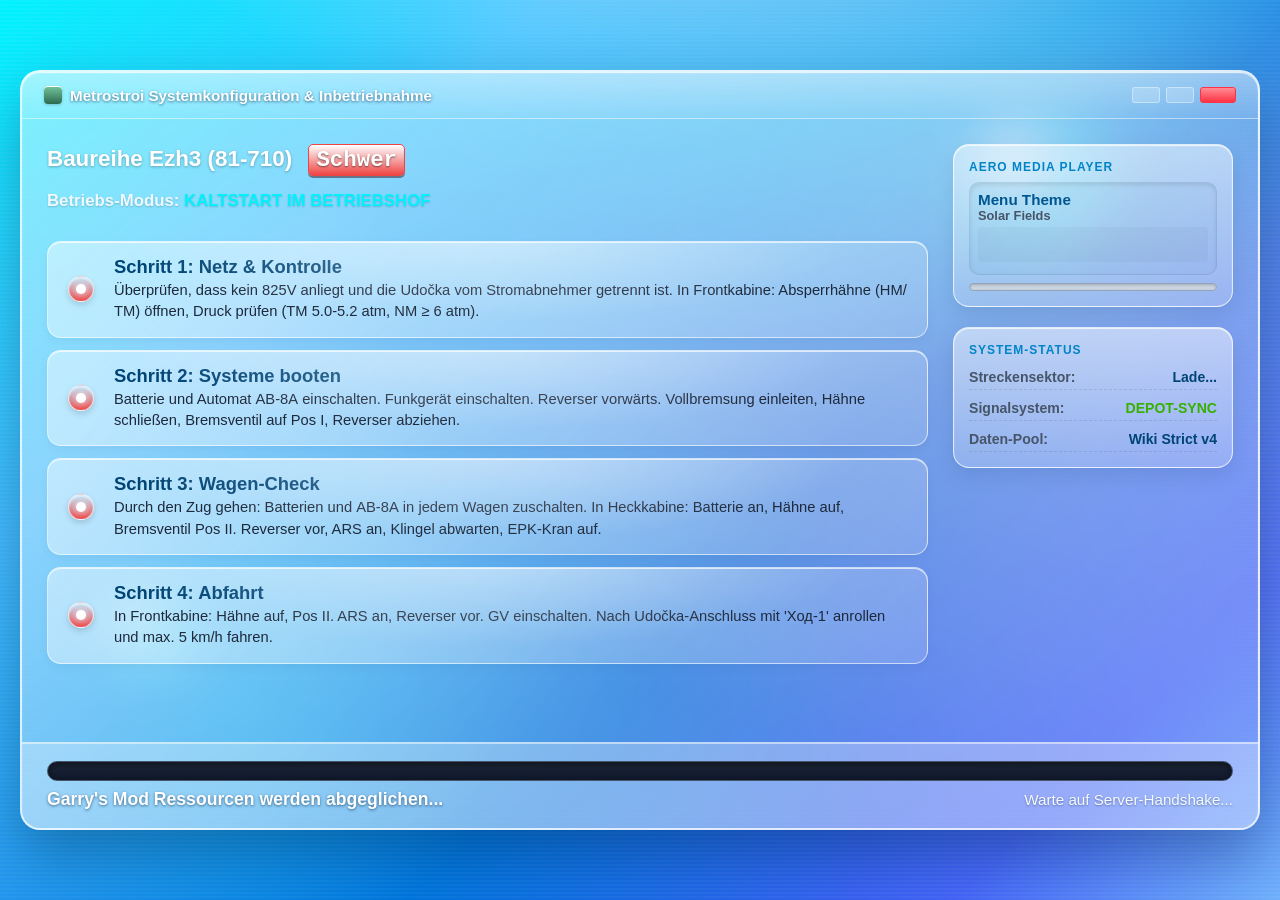
==== commit 1f53df7c: "Add files via upload" ====
--- a/index.html
+++ b/index.html
@@ -94,17 +94,14 @@
 
     </div>
 
-    <audio id="loading-music"></audio>
+    <audio id="loading-music" autoplay></audio>
 
     <script>
-        // Gmod Parameter abgreifen
         const urlParams = new URLSearchParams(window.location.search);
         const mapName = urlParams.get('mapname');
         if (mapName) document.getElementById('map-name').innerText = mapName;
 
-        // ----------------------------------------------------
-        // FAKTENBASIERTER TRAIN POOL (STRICT WIKI DATA)
-        // ----------------------------------------------------
+        // FAKTENBASIERTER TRAIN POOL
         const trainPool = [
             {
                 title: "Baureihe Ezh3 (81-710)",
@@ -168,7 +165,6 @@
             }
         ];
 
-        // Zufälliges Modell auswürfeln
         const randomSelection = trainPool[Math.floor(Math.random() * trainPool.length)];
         document.getElementById("train-title").innerText = randomSelection.title;
         document.getElementById("train-state").innerText = randomSelection.state;
@@ -196,7 +192,7 @@
         });
 
         // ----------------------------------------------------
-        // KORRIGIERTER AUDIO PLAYER (Pfade + robustes Playback)
+        // BEHOBEN: ENTKOPPELTES AUDIO (Sicherer Playback)
         // ----------------------------------------------------
         const playlist = [
             { path: "music/kate.mp3", title: "Kate", artist: "Solar Fields" },
@@ -207,32 +203,7 @@
 
         const audio = document.getElementById("loading-music");
         let lastTrackIndex = -1;
-        let audioCtx, analyser, source, bufferLength, dataArray;
-        let isAudioSetup = false;
-
-        function initAudioReactor() {
-            if (isAudioSetup) return;
-            try {
-                audioCtx = new (window.AudioContext || window.webkitAudioContext)();
-                analyser = audioCtx.createAnalyser();
-                source = audioCtx.createMediaElementSource(audio);
-                source.connect(analyser);
-                analyser.connect(audioCtx.destination);
-                analyser.fftSize = 64;
-                bufferLength = analyser.frequencyBinCount;
-                dataArray = new Uint8Array(bufferLength);
-                isAudioSetup = true;
-                
-                // Falls der Context wegen fehlender Interaktion auf "suspended" steht
-                if (audioCtx.state === 'suspended') {
-                    console.log("AudioContext is suspended. Warten auf Benutzerklick...");
-                } else {
-                    renderAudioReaction();
-                }
-            } catch(e) { 
-                console.log("Audio API konnte nicht aufgebaut werden.", e); 
-            }
-        }
+        let fakeVisData = new Array(32).fill(0); // Datenspeicher für simulierten Equalizer
 
         function playRandomSong() {
             if (playlist.length === 0) return;
@@ -246,7 +217,6 @@
             lastTrackIndex = newIndex;
             const currentSong = playlist[newIndex];
             
-            // DOM Update VOR dem Abspielen forcieren, um "Warte..." sicher zu entfernen
             document.getElementById("track-title").innerText = currentSong.title;
             document.getElementById("track-artist").innerText = currentSong.artist;
             document.getElementById("track-progress").style.width = "0%";
@@ -254,53 +224,47 @@
             audio.src = currentSong.path;
             audio.volume = 0.15; 
             
-            audio.play().then(() => { 
-                initAudioReactor(); 
-            }).catch(e => {
-                console.log("Browser hat Autoplay blockiert. Ein Klick auf die Seite startet die Musik.");
+            audio.play().catch(e => {
+                console.log("Autoplay blockiert. Der Gmod Client startet den Stream automatisch.");
             });
         }
 
-        function renderAudioReaction() {
-            if (!isAudioSetup || audioCtx.state === 'suspended') return;
-            requestAnimationFrame(renderAudioReaction);
-            
-            analyser.getByteFrequencyData(dataArray);
+        // Der simulierte Visualizer greift nicht ins Audio ein!
+        function renderFakeReaction() {
+            requestAnimationFrame(renderFakeReaction);
+            
+            // Nur animieren, wenn auch wirklich Musik läuft
+            if(audio.paused) return;
+
             let bass = 0;
-            for(let i = 0; i < 4; i++) { bass += dataArray[i]; }
-            bass = bass / 4;
-            document.body.style.setProperty('--audio-bass', bass / 255);
-
             const canvas = document.getElementById("vis-canvas");
             const ctx = canvas.getContext("2d");
             ctx.clearRect(0, 0, canvas.width, canvas.height);
-            let barWidth = (canvas.width / bufferLength) * 1.4;
-            let barHeight, x = 0;
-            for(let i = 0; i < bufferLength; i++) {
-                barHeight = (dataArray[i] / 255) * canvas.height;
+            
+            let barWidth = (canvas.width / 32) * 1.4;
+            let x = 0;
+
+            for(let i = 0; i < 32; i++) {
+                // Erzeugt ein realistisches, weiches Auf- und Abspringen der Balken
+                let target = 10 + Math.random() * 90;
+                fakeVisData[i] += (target - fakeVisData[i]) * 0.15;
+
+                if(i < 4) bass += fakeVisData[i];
+
+                let barHeight = (fakeVisData[i] / 100) * canvas.height;
                 let grad = ctx.createLinearGradient(0, canvas.height, 0, canvas.height - barHeight);
                 grad.addColorStop(0, 'rgba(0, 119, 182, 0.8)');
                 grad.addColorStop(0.6, 'rgba(0, 242, 254, 0.9)');
                 grad.addColorStop(1, 'rgba(255, 255, 255, 0.9)');
+                
                 ctx.fillStyle = grad;
                 ctx.fillRect(x, canvas.height - barHeight, barWidth - 3, barHeight);
                 x += barWidth;
             }
-        }
-
-        // Benutzerinteraktion fängt Autoplay-Blockaden und suspensed AudioContexts auf
-        window.addEventListener('click', () => {
-            if (audio.paused) {
-                audio.play().catch(e => console.log(e));
-            }
-            if(audioCtx && audioCtx.state === 'suspended') {
-                audioCtx.resume().then(() => {
-                    renderAudioReaction();
-                });
-            } else {
-                initAudioReactor();
-            }
-        });
+
+            // Variable für die pulsierenden Wasserblasen einspeisen
+            document.body.style.setProperty('--audio-bass', (bass / 400));
+        }
 
         audio.addEventListener('timeupdate', function() {
             if (audio.duration) {
@@ -310,24 +274,36 @@
         
         audio.addEventListener('ended', playRandomSong);
         
-        // Initialer Startschuss
+        // Startet Musik und Visualizer parallel, ohne sie zu verknüpfen
         playRandomSong();
+        renderFakeReaction();
 
         // ----------------------------------------------------
-        // GMOD LADEBALKEN (STEAMCMD SYNC)
+        // BEHOBEN: ROHE GMOD LADEBALKEN-LOGIK (Stabile Mathematik)
         // ----------------------------------------------------
-        let totalFiles = 0, neededFiles = 0;
-        function SetStatusChanged(status) { document.getElementById("status-text").innerText = status; }
-        function SetFilesTotal(total) { if (total > totalFiles) totalFiles = total; }
+        let totalFiles = 0;
+        let neededFiles = 0;
+
+        function SetStatusChanged(status) { 
+            document.getElementById("status-text").innerText = status; 
+        }
+
+        function SetFilesTotal(total) { 
+            totalFiles = total; 
+        }
+
         function SetFilesNeeded(needed) {
             neededFiles = needed;
-            if (neededFiles > totalFiles) totalFiles = neededFiles;
             if (totalFiles > 0) {
-                let percentage = Math.max(0, Math.min(100, ((totalFiles - neededFiles) / totalFiles) * 100));
+                let downloaded = totalFiles - neededFiles;
+                let percentage = (downloaded / totalFiles) * 100;
                 document.getElementById("load-progress").style.width = percentage + "%";
             }
         }
-        function DownloadingFile(fileName) { document.getElementById("current-file").innerText = "Datenstrom: " + fileName; }
+
+        function DownloadingFile(fileName) { 
+            document.getElementById("current-file").innerText = "Abgleich: " + fileName; 
+        }
     </script>
 </body>
 </html>
